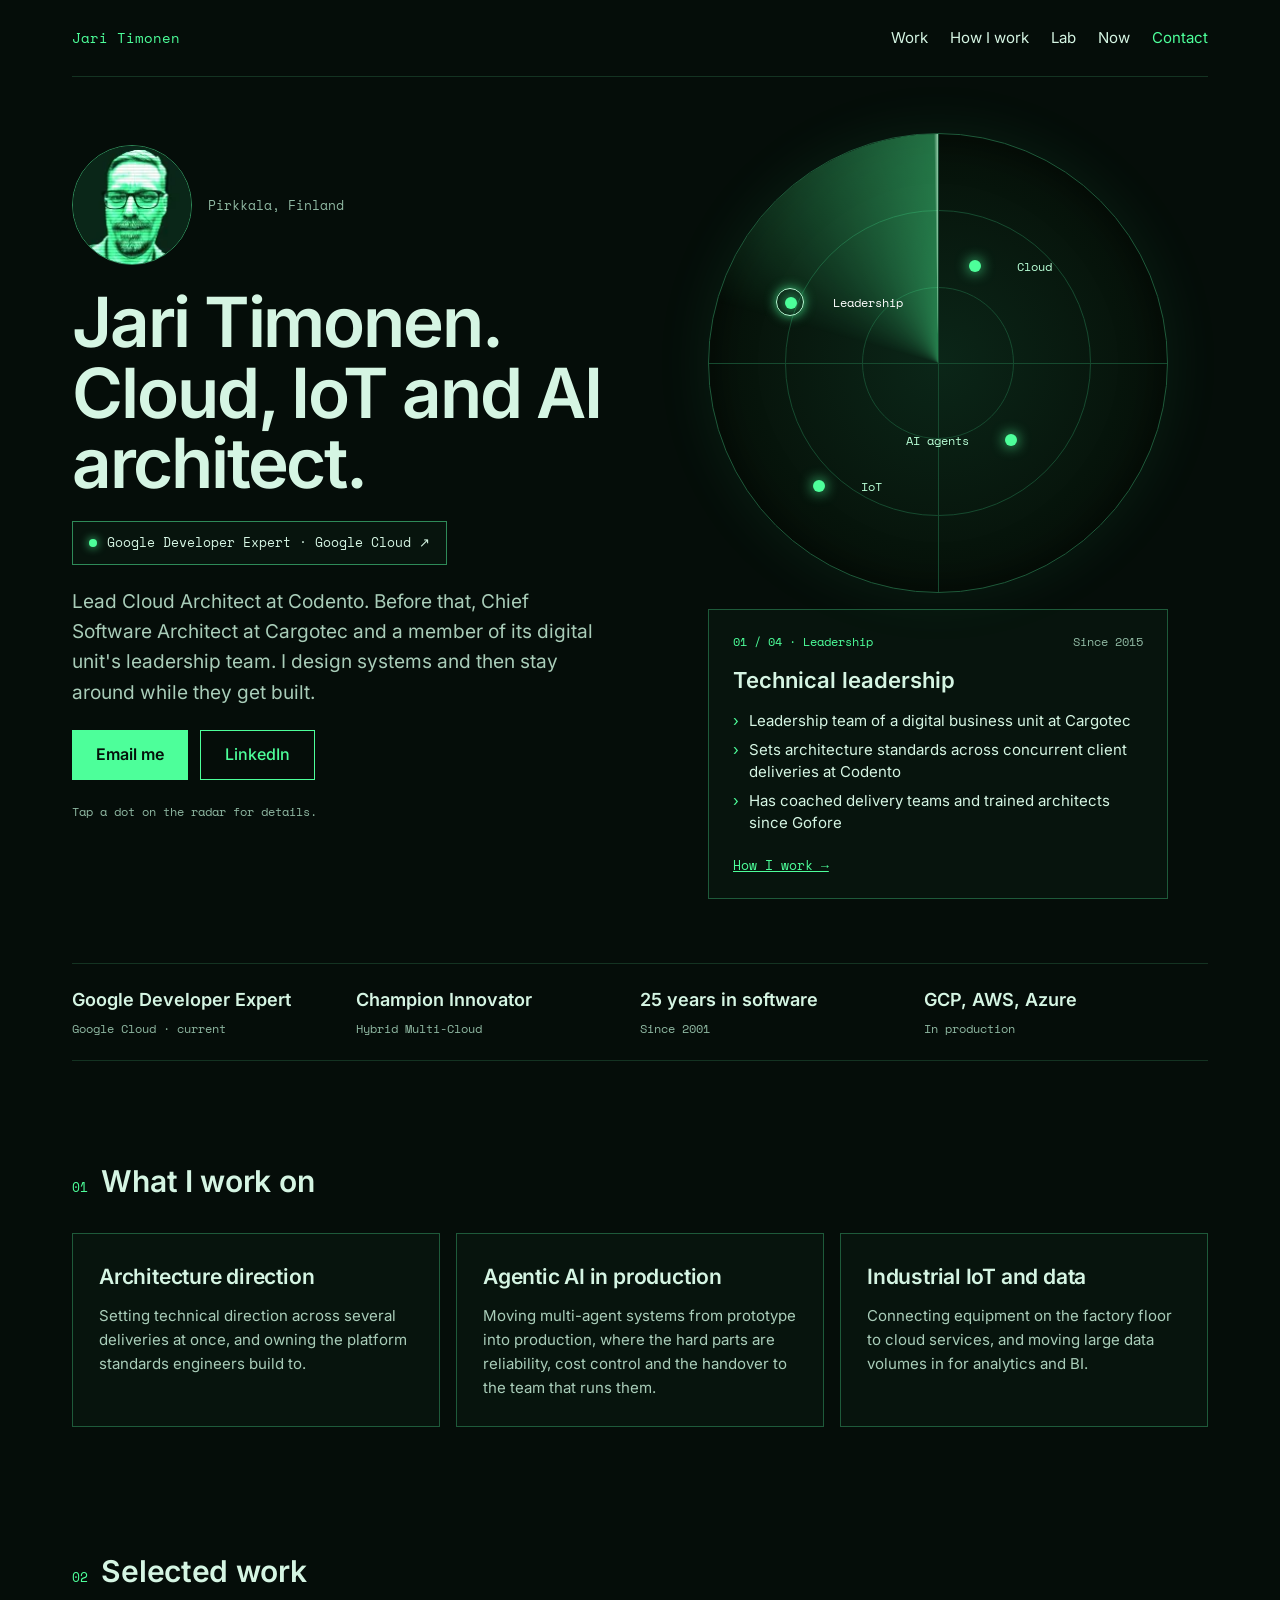
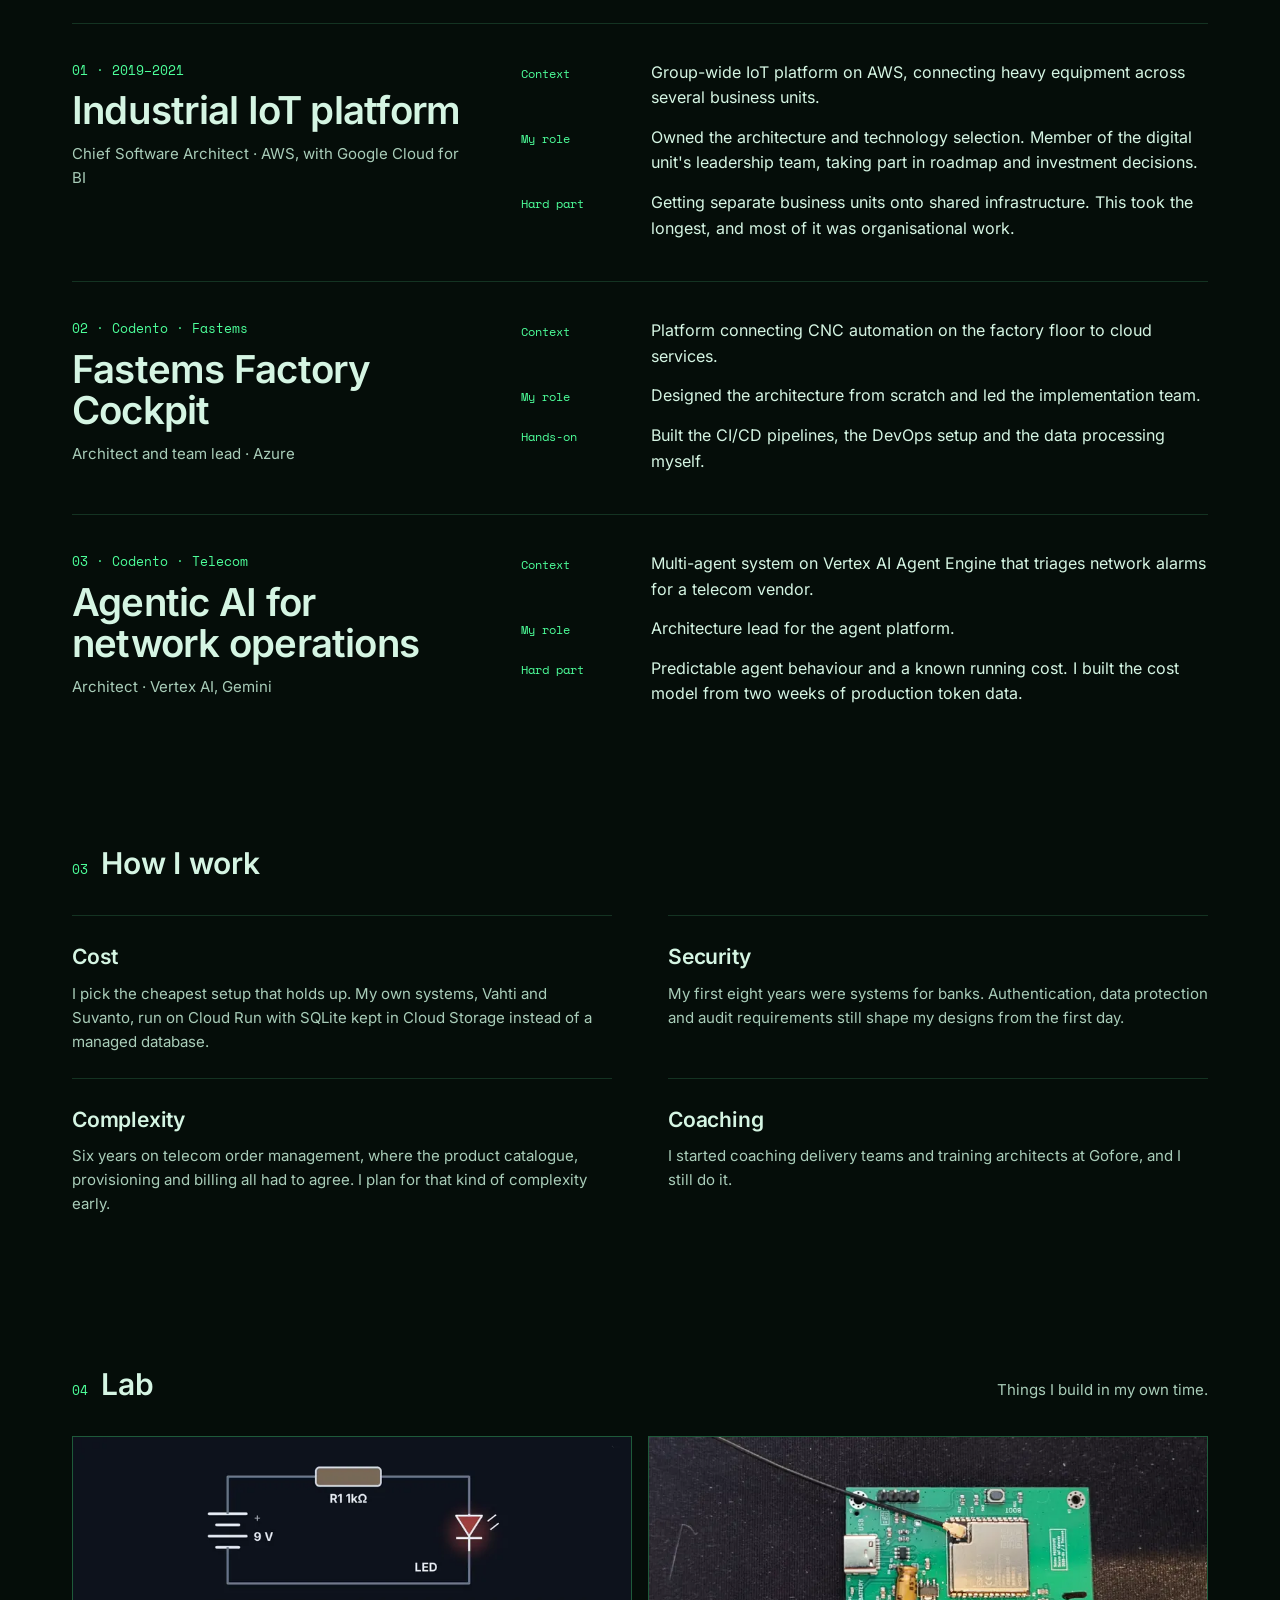
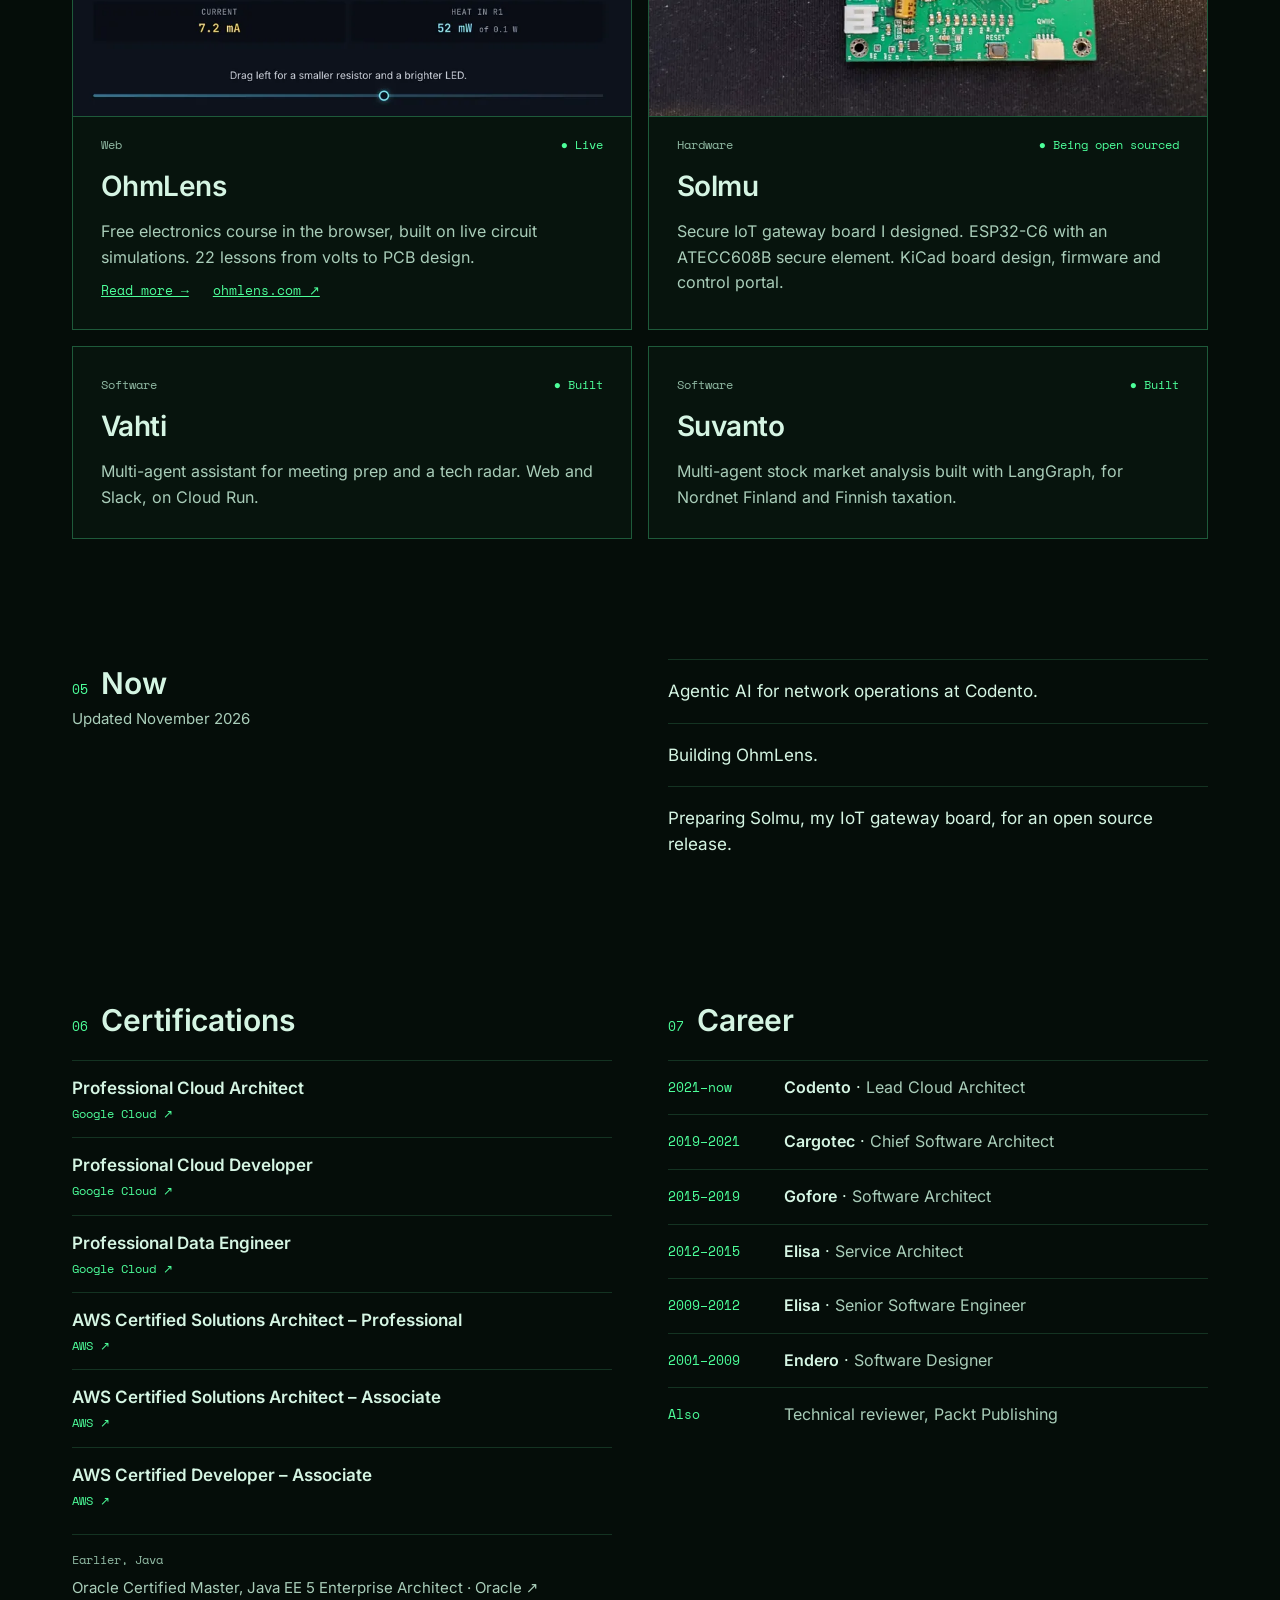
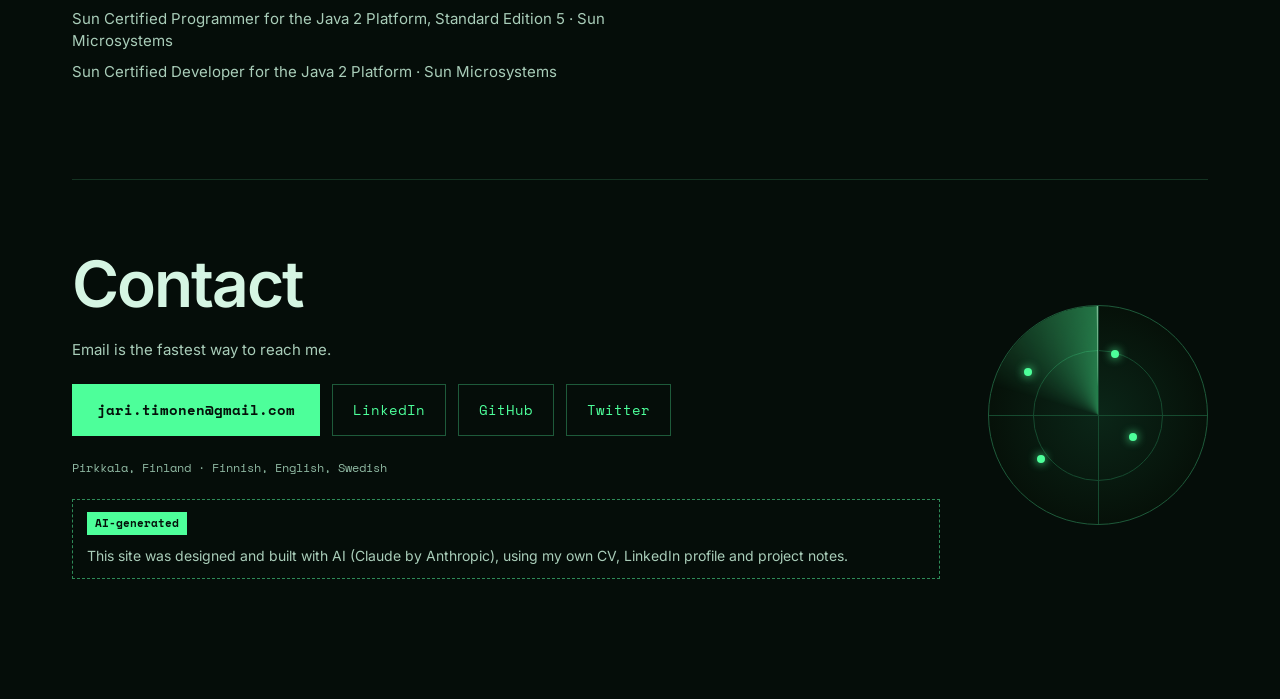
==== index.html @ 325ddace "Fill in Factory Cockpit role and OhmLens "Why I built it" - Factory Cockpit: designed from scratch, " ====
<!doctype html>
<html lang="en">
<head>
<meta charset="utf-8">
<meta name="viewport" content="width=device-width, initial-scale=1">
<title>Jari Timonen · Cloud, IoT and AI Architect</title>
<meta name="description" content="Lead Cloud Architect at Codento and Google Developer Expert for Google Cloud. Cloud architecture, industrial IoT and multi-agent AI. Pirkkala, Finland.">
<link rel="canonical" href="https://jaritimonen.com/">
<meta name="author" content="Jari Timonen">
<meta name="robots" content="index, follow, max-image-preview:large">
<meta name="generator" content="Claude by Anthropic (AI-generated site)">
<meta name="theme-color" content="#050D09">
<meta name="color-scheme" content="dark">

<link rel="preload" href="/assets/fonts/inter-latin-wght-normal.woff2" as="font" type="font/woff2" crossorigin>
<link rel="stylesheet" href="/assets/site.css">
<noscript><style>.readout[hidden]{display:flex;margin-top:12px}</style></noscript>

<link rel="icon" href="/favicon.svg" type="image/svg+xml">
<link rel="icon" href="/favicon-32.png" sizes="32x32" type="image/png">
<link rel="apple-touch-icon" href="/apple-touch-icon.png">
<link rel="manifest" href="/site.webmanifest">

<meta property="og:type" content="profile">
<meta property="og:site_name" content="Jari Timonen">
<meta property="og:locale" content="en_GB">
<meta property="og:url" content="https://jaritimonen.com/">
<meta property="og:title" content="Jari Timonen · Cloud, IoT and AI Architect">
<meta property="og:description" content="Lead Cloud Architect at Codento and Google Developer Expert for Google Cloud. Cloud architecture, industrial IoT and multi-agent AI.">
<meta property="og:image" content="https://jaritimonen.com/og-image.png">
<meta property="og:image:width" content="1200">
<meta property="og:image:height" content="630">
<meta property="og:image:alt" content="Jari Timonen, Cloud, IoT and AI architect, with a green radar display">
<meta property="profile:first_name" content="Jari">
<meta property="profile:last_name" content="Timonen">
<meta name="twitter:card" content="summary_large_image">
<meta name="twitter:creator" content="@jtimonen">
<meta name="twitter:title" content="Jari Timonen · Cloud, IoT and AI Architect">
<meta name="twitter:description" content="Lead Cloud Architect at Codento and Google Developer Expert for Google Cloud. Cloud architecture, industrial IoT and multi-agent AI.">
<meta name="twitter:image" content="https://jaritimonen.com/og-image.png">

<script type="application/ld+json">
{
  "@context": "https://schema.org",
  "@graph": [
    {
      "@type": "WebSite",
      "@id": "https://jaritimonen.com/#website",
      "url": "https://jaritimonen.com/",
      "name": "Jari Timonen",
      "inLanguage": "en",
      "publisher": { "@id": "https://jaritimonen.com/#person" }
    },
    {
      "@type": "ProfilePage",
      "@id": "https://jaritimonen.com/#profilepage",
      "url": "https://jaritimonen.com/",
      "name": "Jari Timonen · Cloud, IoT and AI Architect",
      "inLanguage": "en",
      "dateModified": "2026-11-24",
      "isPartOf": { "@id": "https://jaritimonen.com/#website" },
      "mainEntity": { "@id": "https://jaritimonen.com/#person" }
    },
    {
      "@type": "Person",
      "@id": "https://jaritimonen.com/#person",
      "name": "Jari Timonen",
      "givenName": "Jari",
      "familyName": "Timonen",
      "url": "https://jaritimonen.com/",
      "email": "mailto:jari.timonen@gmail.com",
      "jobTitle": "Lead Cloud Architect",
      "image": { "@type": "ImageObject", "url": "https://jaritimonen.com/jari-timonen.jpg", "width": 800, "height": 800 },
      "description": "Cloud, IoT and AI architect. Lead Cloud Architect at Codento, Google Developer Expert for Google Cloud, former Chief Software Architect at Cargotec.",
      "worksFor": { "@type": "Organization", "name": "Codento", "url": "https://codento.com/" },
      "address": { "@type": "PostalAddress", "addressLocality": "Pirkkala", "addressCountry": "FI" },
      "knowsLanguage": ["fi", "en", "sv"],
      "knowsAbout": ["Cloud architecture", "Google Cloud", "Amazon Web Services", "Microsoft Azure", "Industrial IoT", "Agentic AI", "Multi-agent systems", "Vertex AI", "LangGraph", "Software architecture", "Data engineering", "Technical leadership"],
      "award": ["Google Developer Expert, Google Cloud", "Google Cloud Champion Innovator, Hybrid Multi-Cloud"],
      "sameAs": ["https://www.linkedin.com/in/jaritimonen", "https://github.com/zenix", "https://twitter.com/jtimonen", "https://g.dev/jtimonen"],
      "hasCredential": [
        { "@type": "EducationalOccupationalCredential", "name": "Google Cloud Professional Cloud Architect", "credentialCategory": "certification", "recognizedBy": { "@type": "Organization", "name": "Google Cloud" }, "url": "https://www.credly.com/badges/48ced558-3942-405c-a8fb-daf3a043ef87/public_url" },
        { "@type": "EducationalOccupationalCredential", "name": "Google Cloud Professional Cloud Developer", "credentialCategory": "certification", "recognizedBy": { "@type": "Organization", "name": "Google Cloud" }, "url": "https://www.credly.com/badges/ee74650e-05d5-4f44-b733-c912e526d4e7/public_url" },
        { "@type": "EducationalOccupationalCredential", "name": "Google Cloud Professional Data Engineer", "credentialCategory": "certification", "recognizedBy": { "@type": "Organization", "name": "Google Cloud" }, "url": "https://www.credly.com/badges/792e28a4-e32e-4974-aac8-a16ad6cc39be/public_url" },
        { "@type": "EducationalOccupationalCredential", "name": "AWS Certified Solutions Architect – Professional", "credentialCategory": "certification", "recognizedBy": { "@type": "Organization", "name": "Amazon Web Services" }, "url": "https://www.credly.com/badges/b5d2b058-1f2f-4f74-bbda-c990407fd5b9" },
        { "@type": "EducationalOccupationalCredential", "name": "AWS Certified Solutions Architect – Associate", "credentialCategory": "certification", "recognizedBy": { "@type": "Organization", "name": "Amazon Web Services" }, "url": "https://www.credly.com/badges/5919b0c7-0ff3-4419-a3c0-486097d97653" },
        { "@type": "EducationalOccupationalCredential", "name": "AWS Certified Developer – Associate", "credentialCategory": "certification", "recognizedBy": { "@type": "Organization", "name": "Amazon Web Services" }, "url": "https://www.credly.com/badges/4fe80e5d-3606-4a00-8189-ac776be7e81c" },
        { "@type": "EducationalOccupationalCredential", "name": "Oracle Certified Master, Java EE 5 Enterprise Architect", "credentialCategory": "certification", "recognizedBy": { "@type": "Organization", "name": "Oracle" }, "url": "https://www.youracclaim.com/badges/35e15e9e-8acf-4811-9b0e-b931a40b5cfb/public_url" },
        { "@type": "EducationalOccupationalCredential", "name": "Sun Certified Programmer for the Java 2 Platform, Standard Edition 5", "credentialCategory": "certification", "recognizedBy": { "@type": "Organization", "name": "Sun Microsystems" } },
        { "@type": "EducationalOccupationalCredential", "name": "Sun Certified Developer for the Java 2 Platform", "credentialCategory": "certification", "recognizedBy": { "@type": "Organization", "name": "Sun Microsystems" } }
      ]
    }
  ]
}
</script>
<script src="/assets/radar.js" defer></script>
</head>
<body>
<a class="skip" href="#main">Skip to content</a>
<div class="wrap">

<header>
<nav class="nav" aria-label="Main">
<a class="brand" href="/">Jari Timonen</a>
<ul>
<li><a href="#work">Work</a></li>
<li><a href="#how">How I work</a></li>
<li><a href="#lab">Lab</a></li>
<li><a href="#now">Now</a></li>
<li><a class="contact" href="#contact">Contact</a></li>
</ul>
</nav>
</header>

<main id="main">

<section class="hero" aria-labelledby="name">
<div class="hero-text">
<div class="who">
<div class="avatar"><img src="/assets/img/jari-timonen-120.webp" srcset="/assets/img/jari-timonen-120.webp 1x, /assets/img/jari-timonen-240.webp 2x, /assets/img/jari-timonen-360.webp 3x" width="120" height="120" alt="Portrait of Jari Timonen" decoding="async"></div>
<span class="place">Pirkkala, Finland</span>
</div>
<h1 id="name">Jari Timonen. Cloud, IoT and AI architect.</h1>
<a class="badge" href="https://g.dev/jtimonen" rel="me noopener" target="_blank"><span class="dot" aria-hidden="true"></span><span>Google Developer Expert · Google&nbsp;Cloud&nbsp;<span aria-hidden="true">↗</span></span></a>
<p class="lead">Lead Cloud Architect at Codento. Before that, Chief Software Architect at Cargotec and a member of its digital unit's leadership team. I design systems and then stay around while they get built.</p>
<div class="ctas">
<a class="btn btn-primary" href="mailto:jari.timonen@gmail.com">Email me</a>
<a class="btn btn-ghost" href="https://www.linkedin.com/in/jaritimonen" rel="me">LinkedIn</a>
</div>
<p class="hint">Tap a dot on the radar for details.</p>
</div>

<div class="radar-col">
<div class="radar" role="tablist" aria-label="Areas of work">
<div class="scope" aria-hidden="true"><div class="r1"></div><div class="r2"></div><div class="vx"></div><div class="hz"></div><div class="sweep"></div></div>
<button class="blip" role="tab" id="t-lead" aria-controls="p-lead" aria-selected="true" style="left:18%;top:30%;--d:3.36s"><span class="pip" aria-hidden="true"></span><span class="lab">Leadership</span></button>
<button class="blip" role="tab" id="t-cloud" aria-controls="p-cloud" aria-selected="false" tabindex="-1" style="left:58%;top:22%;--d:0.18s"><span class="pip" aria-hidden="true"></span><span class="lab">Cloud</span></button>
<button class="blip flip" role="tab" id="t-ai" aria-controls="p-ai" aria-selected="false" tabindex="-1" style="left:66%;top:60%;--d:1.36s"><span class="pip" aria-hidden="true"></span><span class="lab">AI agents</span></button>
<button class="blip" role="tab" id="t-iot" aria-controls="p-iot" aria-selected="false" tabindex="-1" style="left:24%;top:70%;--d:2.58s"><span class="pip" aria-hidden="true"></span><span class="lab">IoT</span></button>
</div>
<div class="readouts">
<div class="readout" role="tabpanel" id="p-lead" aria-labelledby="t-lead">
<div class="top"><span>01 / 04 · Leadership</span><span>Since 2015</span></div>
<h2>Technical leadership</h2>
<ul>
<li>Leadership team of a digital business unit at Cargotec</li>
<li>Sets architecture standards across concurrent client deliveries at Codento</li>
<li>Has coached delivery teams and trained architects since Gofore</li>
</ul>
<a class="more" href="#how">How I work →</a>
</div>
<div class="readout" role="tabpanel" id="p-cloud" aria-labelledby="t-cloud" hidden>
<div class="top"><span>02 / 04 · Cloud</span><span>Last ten years</span></div>
<h2>Cloud architecture</h2>
<ul>
<li>Google Developer Expert, Google Cloud</li>
<li>Champion Innovator, Hybrid Multi-Cloud</li>
<li>Designs on GCP, Azure or AWS, depending on what the client already runs</li>
</ul>
<a class="more" href="#work">Selected work →</a>
</div>
<div class="readout" role="tabpanel" id="p-ai" aria-labelledby="t-ai" hidden>
<div class="top"><span>03 / 04 · AI agents</span><span>Current focus</span></div>
<h2>Agentic AI</h2>
<ul>
<li>Agentic AI for network operations at Codento</li>
<li>Cost modelled from production token data</li>
<li>Own builds: Vahti and Suvanto</li>
</ul>
<a class="more" href="#work">Selected work →</a>
</div>
<div class="readout" role="tabpanel" id="p-iot" aria-labelledby="t-iot" hidden>
<div class="top"><span>04 / 04 · IoT</span><span>Since 2019</span></div>
<h2>Industrial IoT</h2>
<ul>
<li>Chief Software Architect for an industrial IoT platform</li>
<li>Designed Fastems Factory Cockpit and led its build</li>
<li>Own hardware: Solmu, a secure IoT gateway board</li>
</ul>
<a class="more" href="#work">Selected work →</a>
</div>
</div>
</div>
</section>

<ul class="proof" aria-label="Credentials">
<li><b>Google Developer Expert</b><span>Google Cloud · current</span></li>
<li><b>Champion Innovator</b><span>Hybrid Multi-Cloud</span></li>
<li><b>25 years in software</b><span>Since 2001</span></li>
<li><b>GCP, AWS, Azure</b><span>In production</span></li>
</ul>

<section class="section first" aria-labelledby="h-focus">
<h2 class="h2" id="h-focus"><span class="n">01</span>What I work on</h2>
<div class="grid g300">
<div class="card"><h3>Architecture direction</h3><p>Setting technical direction across several deliveries at once, and owning the platform standards engineers build to.</p></div>
<div class="card"><h3>Agentic AI in production</h3><p>Moving multi-agent systems from prototype into production, where the hard parts are reliability, cost control and the handover to the team that runs them.</p></div>
<div class="card"><h3>Industrial IoT and data</h3><p>Connecting equipment on the factory floor to cloud services, and moving large data volumes in for analytics and BI.</p></div>
</div>
</section>

<section class="section" id="work" aria-labelledby="h-work">
<h2 class="h2" id="h-work"><span class="n">02</span>Selected work</h2>

<article class="case">
<div class="side">
<span class="code">01 · 2019–2021</span>
<h3>Industrial IoT platform</h3>
<span class="meta">Chief Software Architect · AWS, with Google Cloud for BI</span>
</div>
<dl>
<dt>Context</dt><dd>Group-wide IoT platform on AWS, connecting heavy equipment across several business units.</dd>
<dt>My role</dt><dd>Owned the architecture and technology selection. Member of the digital unit's leadership team, taking part in roadmap and investment decisions.</dd>
<dt>Hard part</dt><dd>Getting separate business units onto shared infrastructure. This took the longest, and most of it was organisational work.</dd>
</dl>
</article>

<article class="case">
<div class="side">
<span class="code">02 · Codento · Fastems</span>
<h3>Fastems Factory Cockpit</h3>
<span class="meta">Architect and team lead · Azure</span>
</div>
<dl>
<dt>Context</dt><dd>Platform connecting CNC automation on the factory floor to cloud services.</dd>
<dt>My role</dt><dd>Designed the architecture from scratch and led the implementation team.</dd>
<dt>Hands-on</dt><dd>Built the CI/CD pipelines, the DevOps setup and the data processing myself.</dd>
</dl>
</article>

<article class="case">
<div class="side">
<span class="code">03 · Codento · Telecom</span>
<h3>Agentic AI for network operations</h3>
<span class="meta">Architect · Vertex AI, Gemini</span>
</div>
<dl>
<dt>Context</dt><dd>Multi-agent system on Vertex AI Agent Engine that triages network alarms for a telecom vendor.</dd>
<dt>My role</dt><dd>Architecture lead for the agent platform.</dd>
<dt>Hard part</dt><dd>Predictable agent behaviour and a known running cost. I built the cost model from two weeks of production token data.</dd>
</dl>
</article>
</section>

<section class="section" id="how" aria-labelledby="h-how">
<h2 class="h2" id="h-how"><span class="n">03</span>How I work</h2>
<ul class="how">
<li><h3>Cost</h3><p>I pick the cheapest setup that holds up. My own systems, Vahti and Suvanto, run on Cloud Run with SQLite kept in Cloud Storage instead of a managed database.</p></li>
<li><h3>Security</h3><p>My first eight years were systems for banks. Authentication, data protection and audit requirements still shape my designs from the first day.</p></li>
<li><h3>Complexity</h3><p>Six years on telecom order management, where the product catalogue, provisioning and billing all had to agree. I plan for that kind of complexity early.</p></li>
<li><h3>Coaching</h3><p>I started coaching delivery teams and training architects at Gofore, and I still do it.</p></li>
</ul>
</section>

<section class="section" id="lab" aria-labelledby="h-lab">
<div class="head-row">
<h2 class="h2" id="h-lab"><span class="n">04</span>Lab</h2>
<p class="sub">Things I build in my own time.</p>
</div>
<div class="grid g380">
<article class="card lab">
<img class="shot" src="/lab/ohmlens/ohmlens-circuit-800.webp" srcset="/lab/ohmlens/ohmlens-circuit-800.webp 800w, /lab/ohmlens/ohmlens-circuit-1200.webp 1200w" sizes="(min-width: 840px) 560px, calc(100vw - 40px)" width="800" height="400" alt="OhmLens lesson: a 9 V battery, 1 kΩ resistor and LED circuit showing 7.2 mA of current and 52 mW of heat in the resistor, with a slider to change the resistance" loading="lazy" decoding="async">
<div class="tags"><span>Web</span><span>● Live</span></div>
<h3>OhmLens</h3>
<p>Free electronics course in the browser, built on live circuit simulations. 22 lessons from volts to PCB design.</p>
<div class="links"><a href="/lab/ohmlens/">Read more →</a><a href="https://ohmlens.com/">ohmlens.com ↗</a></div>
</article>
<article class="card lab">
<img class="shot" src="/assets/img/solmu-pcb-800.webp" srcset="/assets/img/solmu-pcb-800.webp 800w, /assets/img/solmu-pcb-1200.webp 1200w" sizes="(min-width: 840px) 560px, calc(100vw - 40px)" width="800" height="400" alt="Solmu prototype board: a green PCB with an ESP32-C6 module, a flexible 2.4/5 GHz antenna on a cable, USB-C, a battery connector, a Qwiic port and reset and boot buttons" loading="lazy" decoding="async">
<div class="tags"><span>Hardware</span><span>● Being open sourced</span></div>
<h3>Solmu</h3>
<p>Secure IoT gateway board I designed. ESP32-C6 with an ATECC608B secure element. KiCad board design, firmware and control portal.</p>
</article>
<article class="card lab">
<div class="tags"><span>Software</span><span>● Built</span></div>
<h3>Vahti</h3>
<p>Multi-agent assistant for meeting prep and a tech radar. Web and Slack, on Cloud Run.</p>
</article>
<article class="card lab">
<div class="tags"><span>Software</span><span>● Built</span></div>
<h3>Suvanto</h3>
<p>Multi-agent stock market analysis built with LangGraph, for Nordnet Finland and Finnish taxation.</p>
</article>
</div>
</section>


<section class="section" id="now" aria-labelledby="h-now">
<div class="now">
<div>
<h2 class="h2" id="h-now"><span class="n">05</span>Now</h2>
<p class="sub">Updated <time datetime="2026-11">November 2026</time></p>
</div>
<ul>
<li>Agentic AI for network operations at Codento.</li>
<li>Building OhmLens.</li>
<li>Preparing Solmu, my IoT gateway board, for an open source release.</li>
</ul>
</div>
</section>

<section class="section two" aria-label="Certifications and career">
<div class="list" id="certs">
<h2 class="h2"><span class="n">06</span>Certifications</h2>
<a class="cert" href="https://www.credly.com/badges/48ced558-3942-405c-a8fb-daf3a043ef87/public_url"><b>Professional Cloud Architect</b><span>Google Cloud ↗</span></a>
<a class="cert" href="https://www.credly.com/badges/ee74650e-05d5-4f44-b733-c912e526d4e7/public_url"><b>Professional Cloud Developer</b><span>Google Cloud ↗</span></a>
<a class="cert" href="https://www.credly.com/badges/792e28a4-e32e-4974-aac8-a16ad6cc39be/public_url"><b>Professional Data Engineer</b><span>Google Cloud ↗</span></a>
<a class="cert" href="https://www.credly.com/badges/b5d2b058-1f2f-4f74-bbda-c990407fd5b9"><b>AWS Certified Solutions Architect – Professional</b><span>AWS ↗</span></a>
<a class="cert" href="https://www.credly.com/badges/5919b0c7-0ff3-4419-a3c0-486097d97653"><b>AWS Certified Solutions Architect – Associate</b><span>AWS ↗</span></a>
<a class="cert" href="https://www.credly.com/badges/4fe80e5d-3606-4a00-8189-ac776be7e81c"><b>AWS Certified Developer – Associate</b><span>AWS ↗</span></a>
<div class="earlier">
<span class="label">Earlier, Java</span>
<a href="https://www.youracclaim.com/badges/35e15e9e-8acf-4811-9b0e-b931a40b5cfb/public_url">Oracle Certified Master, Java EE 5 Enterprise Architect · Oracle ↗</a>
<span>Sun Certified Programmer for the Java 2 Platform, Standard Edition 5 · Sun Microsystems</span>
<span>Sun Certified Developer for the Java 2 Platform · Sun Microsystems</span>
</div>
</div>
<div class="list">
<h2 class="h2"><span class="n">07</span>Career</h2>
<div class="job"><span class="y">2021–now</span><span class="r"><b>Codento</b> · <span>Lead Cloud Architect</span></span></div>
<div class="job"><span class="y">2019–2021</span><span class="r"><b>Cargotec</b> · <span>Chief Software Architect</span></span></div>
<div class="job"><span class="y">2015–2019</span><span class="r"><b>Gofore</b> · <span>Software Architect</span></span></div>
<div class="job"><span class="y">2012–2015</span><span class="r"><b>Elisa</b> · <span>Service Architect</span></span></div>
<div class="job"><span class="y">2009–2012</span><span class="r"><b>Elisa</b> · <span>Senior Software Engineer</span></span></div>
<div class="job"><span class="y">2001–2009</span><span class="r"><b>Endero</b> · <span>Software Designer</span></span></div>
<div class="job"><span class="y">Also</span><span class="r"><span>Technical reviewer, Packt Publishing</span></span></div>
<!-- TODO: <a class="cert" href="/jari-timonen-cv.pdf"><b>Full CV (PDF)</b><span>Download ↓</span></a> -->
</div>
</section>

</main>

<footer class="foot" id="contact">
<div class="body">
<h2>Contact</h2>
<p class="sub">Email is the fastest way to reach me.</p>
<div class="links">
<a class="primary" href="mailto:jari.timonen@gmail.com">jari.timonen@gmail.com</a>
<a href="https://www.linkedin.com/in/jaritimonen" rel="me">LinkedIn</a>
<a href="https://github.com/zenix" rel="me">GitHub</a>
<a href="https://twitter.com/jtimonen" rel="me">Twitter</a>
</div>
<p class="meta">Pirkkala, Finland · Finnish, English, Swedish</p>
<p class="ai"><b>AI-generated</b>This site was designed and built with AI (Claude by Anthropic), using my own CV, LinkedIn profile and project notes.</p>
</div>
<div class="mini" aria-hidden="true">
<div class="r1"></div><div class="vx"></div><div class="hz"></div><div class="sweep"></div>
<i style="left:18%;top:30%;animation-delay:3.36s"></i><i style="left:58%;top:22%;animation-delay:.18s"></i><i style="left:66%;top:60%;animation-delay:1.36s"></i><i style="left:24%;top:70%;animation-delay:2.58s"></i>
</div>
</footer>

</div>
</body>
</html>
---- assets/site.css ----
/* jaritimonen.com · Radar theme */
@font-face{font-family:"Inter";font-style:normal;font-weight:100 900;font-display:swap;src:url(/assets/fonts/inter-latin-wght-normal.woff2) format("woff2")}
@font-face{font-family:"Space Mono";font-style:normal;font-weight:400;font-display:swap;src:url(/assets/fonts/space-mono-latin-400-normal.woff2) format("woff2")}
@font-face{font-family:"Space Mono";font-style:normal;font-weight:700;font-display:swap;src:url(/assets/fonts/space-mono-latin-700-normal.woff2) format("woff2")}

:root{
  --bg:#050D09;--panel:#07140D;--deep:#0B2618;--ink:#D5F5E3;--muted:#A9CDB9;--dim:#8FB8A2;
  --accent:#4DFF9A;--accent-ink:#04110A;--line:#143322;--line2:#1E5A3A;--ring:#164A2F;--hover:#2E8A58;
  --mono:"Space Mono",ui-monospace,SFMono-Regular,Menlo,Consolas,monospace;
  --sans:"Inter",system-ui,-apple-system,"Segoe UI",Roboto,sans-serif;
}
*,*::before,*::after{box-sizing:border-box}
html{-webkit-text-size-adjust:100%;scroll-behavior:smooth}
body{margin:0;background:var(--bg);color:var(--ink);font-family:var(--sans);font-size:16px;line-height:1.6;overflow-x:hidden;text-rendering:optimizeLegibility}
a{color:var(--accent)}a:hover{color:#B8FFD6}
a:focus-visible,button:focus-visible{outline:2px solid var(--accent);outline-offset:3px}
h1,h2,h3,p,ul,dl,figure{margin:0}
ul{padding:0;list-style:none}
.wrap{max-width:1200px;margin:0 auto;padding:0 clamp(20px,4vw,32px)}
.mono{font-family:var(--mono)}
.skip{position:absolute;left:-9999px;top:0;background:var(--accent);color:var(--accent-ink);padding:10px 16px;z-index:10}
.skip:focus{left:12px;top:12px}
.visually-hidden{position:absolute!important;width:1px;height:1px;overflow:hidden;clip:rect(0 0 0 0);white-space:nowrap}

/* nav */
.nav{display:flex;flex-wrap:wrap;justify-content:space-between;align-items:center;gap:12px 24px;padding:26px 0;border-bottom:1px solid var(--line)}
.nav .brand{font-family:var(--mono);font-size:14px;color:var(--accent);text-decoration:none}
.nav ul{display:flex;flex-wrap:wrap;gap:8px 22px;font-size:15px}
.nav ul a{color:var(--ink);text-decoration:none}
.nav ul a:hover{color:var(--accent)}
.nav ul a.contact{color:var(--accent)}

/* hero */
.hero{display:grid;grid-template-columns:repeat(auto-fit,minmax(min(380px,100%),1fr));gap:56px;align-items:start;padding:56px 0 64px}
.hero-text{display:flex;flex-direction:column;gap:22px;padding-top:12px}
.who{display:flex;align-items:center;gap:16px}
.avatar{flex:0 0 auto;width:120px;height:120px;border-radius:50%;border:1px solid var(--hover);background:var(--deep);display:flex;align-items:center;justify-content:center;font-family:var(--mono);font-size:22px;color:var(--accent);overflow:hidden}
.avatar img{width:100%;height:100%;object-fit:cover}
.place{font-family:var(--mono);font-size:13px;color:var(--dim)}
h1{font-size:clamp(40px,5.4vw,72px);line-height:1.02;letter-spacing:-.03em;font-weight:600}
.badge{align-self:flex-start;display:inline-flex;align-items:center;gap:10px;min-height:44px;padding:0 16px;border:1px solid var(--hover);background:var(--panel);font-family:var(--mono);font-size:13px;color:var(--ink);text-decoration:none}
a.badge{padding-block:8px;line-height:1.5}
a.badge:hover{border-color:var(--accent);color:var(--accent)}
.dot{width:8px;height:8px;border-radius:50%;background:var(--accent);box-shadow:0 0 10px var(--accent);flex:0 0 auto}
.lead{font-size:19px;line-height:1.6;color:var(--muted);max-width:560px}
.ctas{display:flex;flex-wrap:wrap;gap:12px}
.btn{display:inline-flex;align-items:center;min-height:50px;padding:0 24px;font-size:16px;font-weight:600;text-decoration:none}
.btn-primary{background:var(--accent);color:var(--accent-ink)}.btn-primary:hover{color:var(--accent-ink);background:#8CFFBF}
.btn-ghost{border:1px solid var(--accent);color:var(--accent);font-weight:500}
.hint{font-family:var(--mono);font-size:12px;color:var(--dim)}

/* radar */
.radar-col{display:flex;flex-direction:column;gap:16px;align-items:center}
.radar{position:relative;width:100%;max-width:460px;aspect-ratio:1;border-radius:50%;background:radial-gradient(circle,var(--deep) 0%,#061109 70%);border:1px solid var(--line2);box-shadow:0 0 60px rgba(77,255,154,.08),inset 0 0 40px rgba(0,0,0,.6)}
.radar .scope{position:absolute;inset:0;border-radius:50%;overflow:hidden}
.radar .r1,.radar .r2{position:absolute;border:1px solid var(--ring);border-radius:50%}
.radar .r1{inset:16.66%}.radar .r2{inset:33.33%}
.radar .vx{position:absolute;left:50%;top:0;bottom:0;width:1px;background:var(--ring)}
.radar .hz{position:absolute;top:50%;left:0;right:0;height:1px;background:var(--ring)}
.sweep{position:absolute;inset:0;border-radius:50%;background:conic-gradient(from 0deg,rgba(77,255,154,0) 0deg,rgba(77,255,154,0) 285deg,rgba(77,255,154,.42) 359deg,rgba(190,255,215,.8) 360deg);animation:sweep 4s linear infinite;will-change:transform}
@keyframes sweep{to{transform:rotate(360deg)}}
@keyframes blip{0%{opacity:1;transform:scale(1.35)}25%{opacity:.7;transform:scale(1)}100%{opacity:.35;transform:scale(1)}}
.blip{position:absolute;transform:translate(-16px,-16px);display:flex;white-space:nowrap;align-items:center;gap:8px;padding:10px;min-height:44px;background:transparent;border:0;color:#B8FFD6;font:inherit;cursor:pointer}
.blip.flip{flex-direction:row-reverse;transform:translate(calc(-100% + 16px),-16px)}
.blip .pip{position:relative;width:12px;height:12px;flex:0 0 auto}
.blip .pip::before{content:"";position:absolute;inset:0;border-radius:50%;background:var(--accent);box-shadow:0 0 14px var(--accent);animation:blip 4s linear infinite;animation-delay:var(--d,0s)}
.blip .pip::after{content:"";position:absolute;left:-9px;top:-9px;width:28px;height:28px;border:1px solid #B8FFD6;border-radius:50%;box-shadow:0 0 12px rgba(77,255,154,.7);opacity:0;transition:opacity .2s}
.blip[aria-selected="true"] .pip::after{opacity:1}
.blip .lab{font-family:var(--mono);font-size:12px}
.blip[aria-selected="true"] .lab,.blip:hover .lab{color:#fff}
.readouts{width:100%;max-width:460px}
.readout{min-height:290px;border:1px solid var(--line2);background:var(--panel);padding:22px 24px;display:flex;flex-direction:column;gap:12px}
.readout[hidden]{display:none}
.readout .top{display:flex;flex-wrap:wrap;justify-content:space-between;gap:8px;font-family:var(--mono);font-size:12px;color:var(--accent)}
.readout .top span+span{color:var(--dim)}
.readout h2{font-size:22px;font-weight:600}
.readout ul{display:flex;flex-direction:column;gap:6px}
.readout li{display:flex;gap:10px;font-size:15px;line-height:1.5}
.readout li::before{content:"›";color:var(--accent)}
.readout .more{margin-top:auto;font-family:var(--mono);font-size:13px}

/* credentials strip */
.proof{display:grid;grid-template-columns:repeat(auto-fit,minmax(min(210px,100%),1fr));border-top:1px solid var(--line);border-bottom:1px solid var(--line)}
.proof li{padding:22px 20px 22px 0;display:flex;flex-direction:column;gap:4px}
.proof b{font-size:18px;font-weight:600}
.proof span{font-family:var(--mono);font-size:12px;color:var(--dim)}

/* sections */
.section{padding:80px 0 40px;display:flex;flex-direction:column;gap:28px}
.section.first{padding-top:96px}
.h2{display:flex;align-items:baseline;gap:14px;font-size:30px;font-weight:600;letter-spacing:-.01em}
.h2 .n{font-family:var(--mono);font-size:13px;font-weight:400;color:var(--accent)}
.head-row{display:flex;flex-wrap:wrap;justify-content:space-between;align-items:baseline;gap:12px}
.sub{font-size:15px;color:var(--muted)}
.grid{display:grid;gap:16px}
.g300{grid-template-columns:repeat(auto-fit,minmax(min(300px,100%),1fr))}
.g360{grid-template-columns:repeat(auto-fit,minmax(min(360px,100%),1fr))}
.g380{grid-template-columns:repeat(auto-fit,minmax(min(380px,100%),1fr))}
.card{border:1px solid var(--line2);background:var(--panel);padding:26px;display:flex;flex-direction:column;gap:10px;transition:border-color .2s}
.card:hover{border-color:var(--hover)}
.card h3{font-size:21px;font-weight:600;letter-spacing:-.01em}
.card p{font-size:15px;line-height:1.6;color:var(--muted)}

/* case studies */
.case{border-top:1px solid var(--line);padding:36px 0 12px;display:flex;flex-wrap:wrap;gap:24px 56px}
.case .side{flex:1 1 280px;min-width:0;display:flex;flex-direction:column;gap:10px}
.case .code{font-family:var(--mono);font-size:13px;color:var(--accent)}
.case h3{font-size:clamp(28px,3vw,40px);font-weight:600;letter-spacing:-.02em;line-height:1.08}
.case .meta{font-size:15px;color:var(--muted)}
.case dl{flex:2 1 460px;min-width:0;display:grid;grid-template-columns:minmax(84px,110px) minmax(0,1fr);gap:14px 20px;line-height:1.6}
.case dt{font-family:var(--mono);font-size:12px;color:var(--accent);padding-top:4px}
.case dd{margin:0}

/* how */
.how{display:grid;grid-template-columns:repeat(auto-fit,minmax(min(360px,100%),1fr));gap:0 56px}
.how li{border-top:1px solid var(--line);padding:24px 0;display:flex;flex-direction:column;gap:8px}
.how h3{font-size:21px;font-weight:600;letter-spacing:-.01em}
.how p{font-size:15px;line-height:1.6;color:var(--muted)}

/* lab */
.lab{padding:28px}
.lab .tags{display:flex;flex-wrap:wrap;justify-content:space-between;gap:8px;font-family:var(--mono);font-size:12px;color:var(--dim)}
.lab .tags span+span{color:var(--accent)}
.lab h3{font-size:28px;letter-spacing:-.02em}
.lab p{font-size:16px}
.lab .shot{display:block;width:calc(100% + 56px);max-width:none;height:auto;margin:-28px -28px 8px;border-bottom:1px solid var(--line2);background:#0D111B}
.lab .links{display:flex;flex-wrap:wrap;gap:24px;font-family:var(--mono);font-size:13px}

/* now */
.now{display:grid;grid-template-columns:repeat(auto-fit,minmax(min(300px,100%),1fr));gap:24px 56px;align-items:start}
.now li{border-top:1px solid var(--line);padding:18px 0;font-size:17px;line-height:1.55}

/* certs + career */
.two{display:grid;grid-template-columns:repeat(auto-fit,minmax(min(360px,100%),1fr));gap:56px}
.list{display:flex;flex-direction:column}
.list .h2{margin-bottom:16px}
.cert{display:flex;flex-direction:column;gap:2px;padding:14px 0;border-top:1px solid var(--line);text-decoration:none;color:var(--ink)}
.cert b{font-size:17px;font-weight:600}
.cert span{font-family:var(--mono);font-size:12px;color:var(--accent)}
a.cert:hover b{color:#fff}
.earlier{margin-top:10px;padding-top:16px;border-top:1px solid var(--line);display:flex;flex-direction:column;gap:8px;font-size:15px;line-height:1.5;color:var(--muted)}
.earlier .label{font-family:var(--mono);font-size:12px;color:var(--dim)}
.earlier a{color:var(--muted);text-decoration:none}.earlier a:hover{color:var(--accent)}
.job{display:flex;flex-wrap:wrap;gap:4px 20px;padding:14px 0;border-top:1px solid var(--line)}
.job .y{font-family:var(--mono);font-size:13px;color:var(--accent);min-width:96px;padding-top:2px}
.job .r{flex:1 1 200px}
.job .r b{font-weight:600}.job .r span{color:var(--muted)}

/* footer */
.foot{margin-top:56px;padding:72px 0 120px;border-top:1px solid var(--line);display:flex;flex-wrap:wrap;align-items:center;justify-content:space-between;gap:48px}
.foot .body{flex:1 1 420px;min-width:0;display:flex;flex-direction:column;gap:22px}
.foot h2{font-size:clamp(36px,5vw,64px);font-weight:600;letter-spacing:-.03em;line-height:1}
.foot .links{display:flex;flex-wrap:wrap;gap:12px}
.foot .links a{display:inline-flex;align-items:center;min-height:52px;padding:0 20px;border:1px solid var(--line2);font-family:var(--mono);font-size:14px;text-decoration:none}
.foot .links a.primary{background:var(--accent);color:var(--accent-ink);border-color:var(--accent);font-weight:700;padding:0 24px}
.foot .meta{font-family:var(--mono);font-size:12px;color:var(--dim)}
.ai{display:flex;flex-wrap:wrap;align-items:center;gap:10px;padding:12px 14px;border:1px dashed var(--hover);font-size:14px;line-height:1.5;color:var(--muted)}
.ai b{font-family:var(--mono);font-size:11px;padding:3px 8px;background:var(--accent);color:var(--accent-ink)}
.mini{position:relative;flex:0 0 auto;width:220px;height:220px;border-radius:50%;overflow:hidden;background:radial-gradient(circle,var(--deep) 0%,#061109 70%);border:1px solid var(--line2)}
.mini .r1{position:absolute;inset:20%;border:1px solid var(--ring);border-radius:50%}
.mini .vx{position:absolute;left:50%;top:0;bottom:0;width:1px;background:var(--ring)}
.mini .hz{position:absolute;top:50%;left:0;right:0;height:1px;background:var(--ring)}
.mini i{position:absolute;width:8px;height:8px;margin:-4px 0 0 -4px;border-radius:50%;background:var(--accent);box-shadow:0 0 10px var(--accent);animation:blip 4s linear infinite}

/* project page */
.crumbs{font-family:var(--mono);font-size:13px;color:var(--dim)}
.crumbs a{text-decoration:underline;text-underline-offset:3px}
.p-hero{padding:72px 0 48px;display:grid;grid-template-columns:repeat(auto-fit,minmax(min(340px,100%),1fr));gap:48px;align-items:end}
.p-hero .status{font-family:var(--mono);font-size:13px;color:var(--accent)}
.p-hero h1{font-size:clamp(48px,6.4vw,92px);letter-spacing:-.04em;line-height:.95}
.p-hero p{font-size:20px;line-height:1.55;color:var(--muted)}
.why{max-width:720px;margin:0 0 56px}
.why h2{font-size:26px;font-weight:600;margin-bottom:12px}
.why p{font-size:19px;line-height:1.6;color:var(--muted)}
.p-body{display:flex;flex-wrap:wrap;gap:56px;padding:24px 0 0}
.p-body .main{flex:2 1 480px;min-width:0;display:flex;flex-direction:column;gap:6px}
.p-body .main h2{font-size:26px;font-weight:600;margin-bottom:10px}
.mod{display:flex;flex-wrap:wrap;gap:6px 28px;padding:16px 0;border-top:1px solid var(--line)}
.mod .n{font-family:var(--mono);font-size:13px;color:var(--accent);min-width:90px}
.mod b{font-size:18px;font-weight:600;flex:1 1 240px}
.mod span:last-child{font-size:15px;color:var(--muted);flex:1 1 240px}
.p-shot{margin:0 0 48px}
.p-shot img{display:block;width:100%;height:auto;border:1px solid var(--line2);background:#0D111B}
.p-shot figcaption{margin-top:12px;font-size:14px;color:var(--dim)}
.facts{flex:1 1 260px;align-self:flex-start;border:1px solid var(--line2)}
.facts div{display:flex;flex-direction:column;gap:4px;padding:18px 20px;border-bottom:1px solid var(--line)}
.facts div:last-child{border-bottom:0}
.facts dt{font-family:var(--mono);font-size:12px;color:var(--accent)}
.facts dd{margin:0;font-size:15px}

@media (prefers-reduced-motion:reduce){
  html{scroll-behavior:auto}
  .sweep,.blip .pip::before,.mini i{animation:none}
}
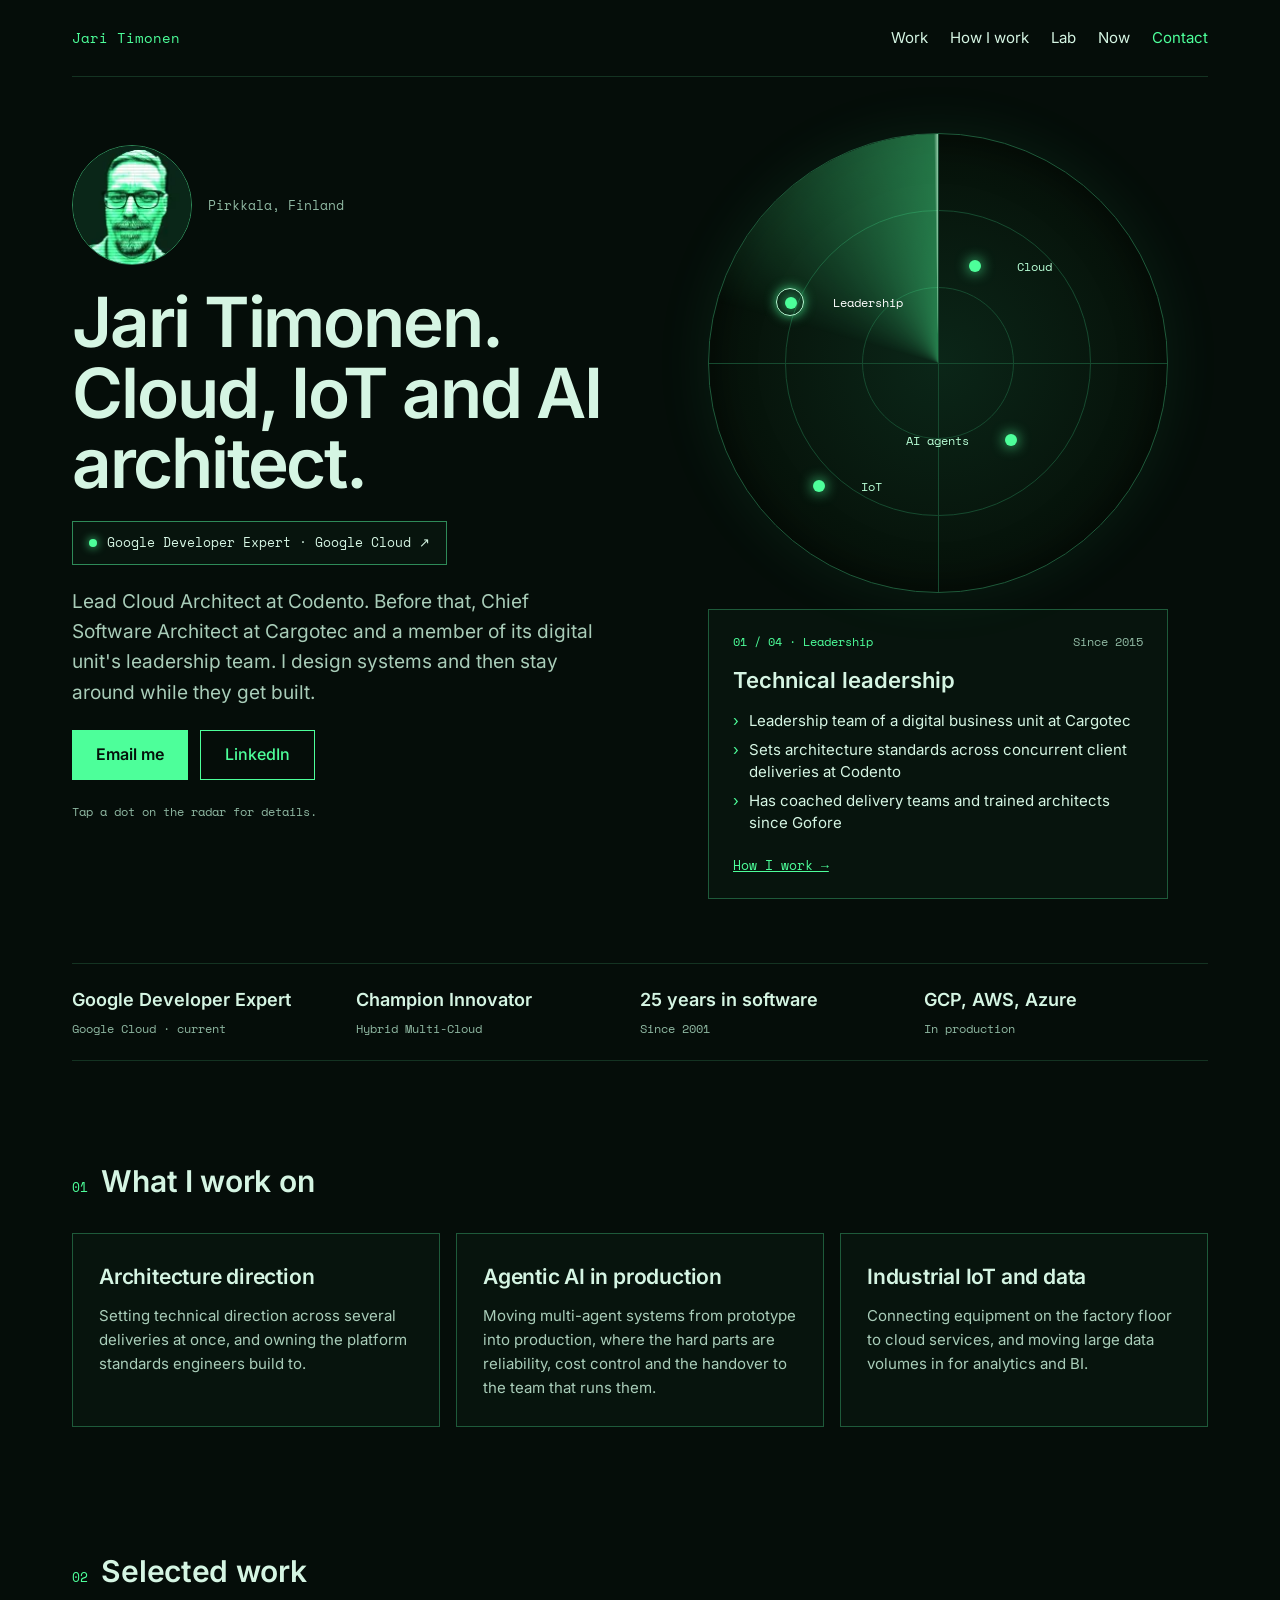
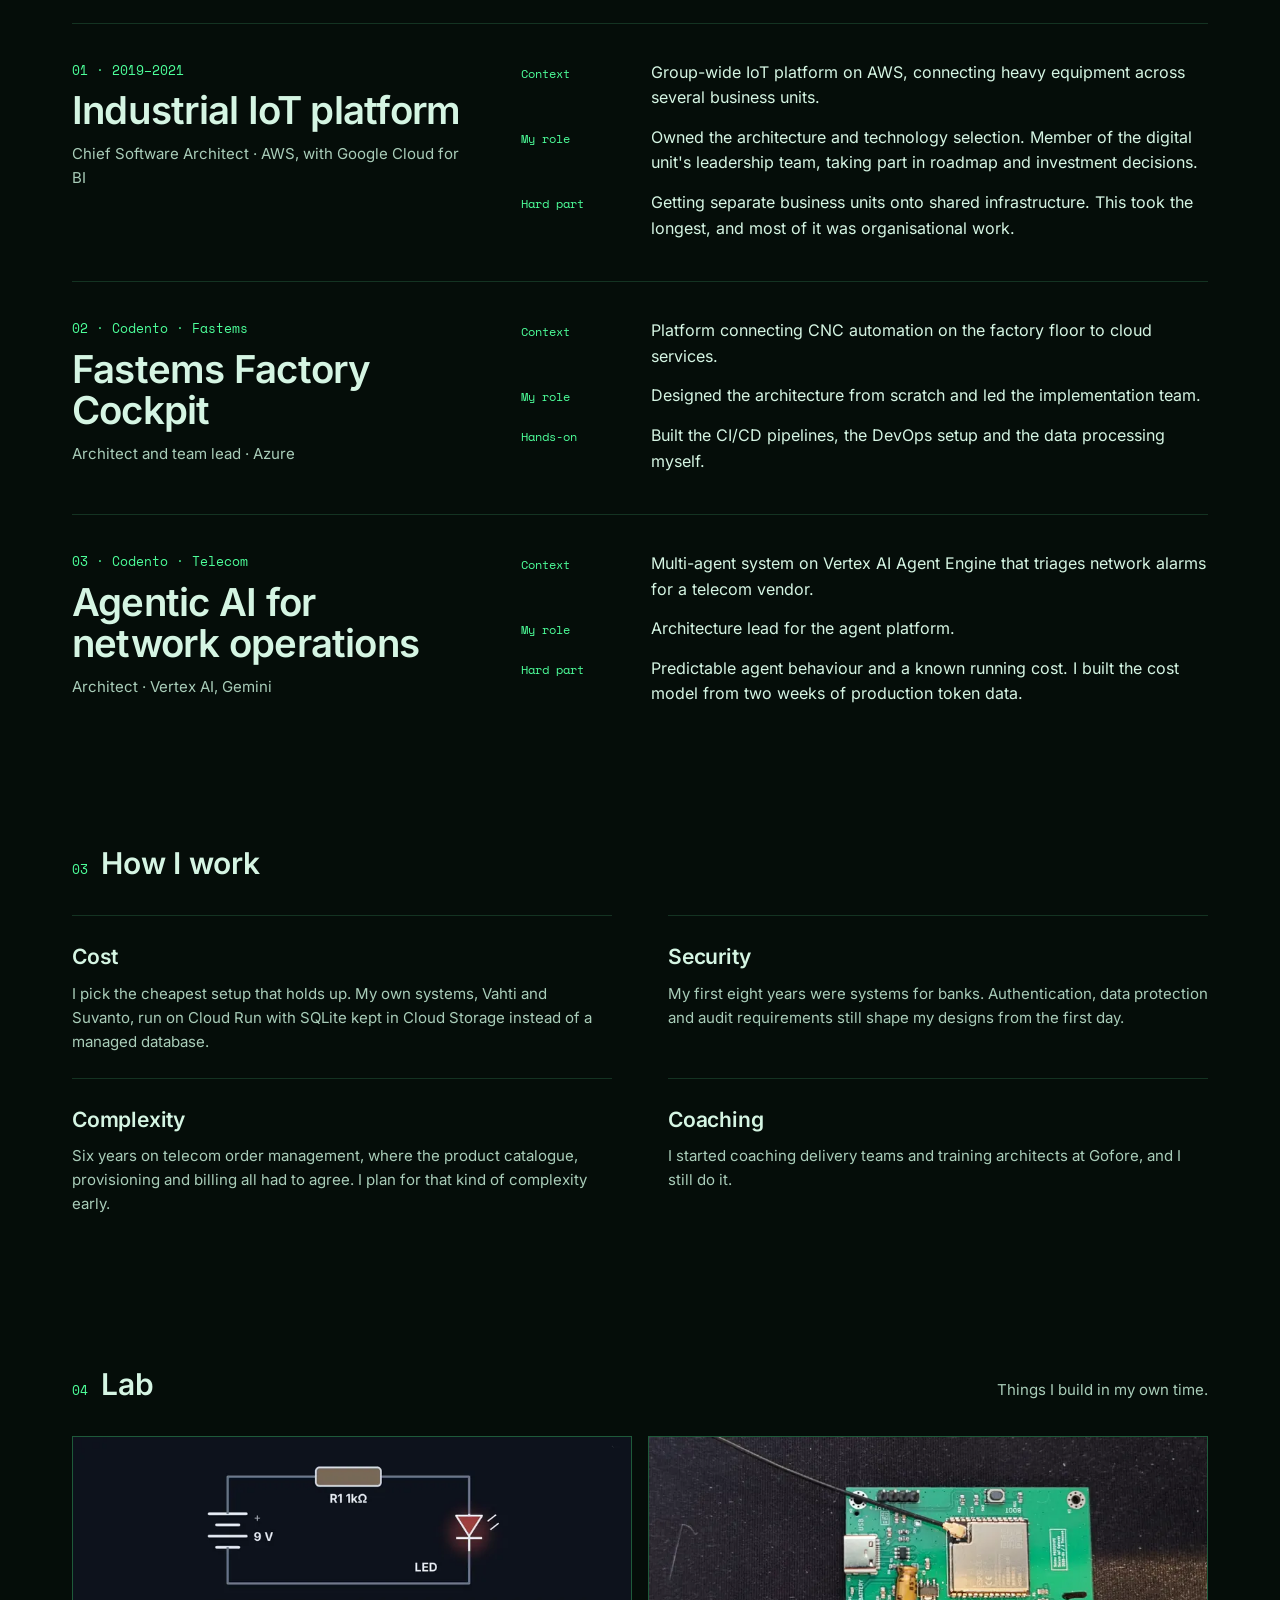
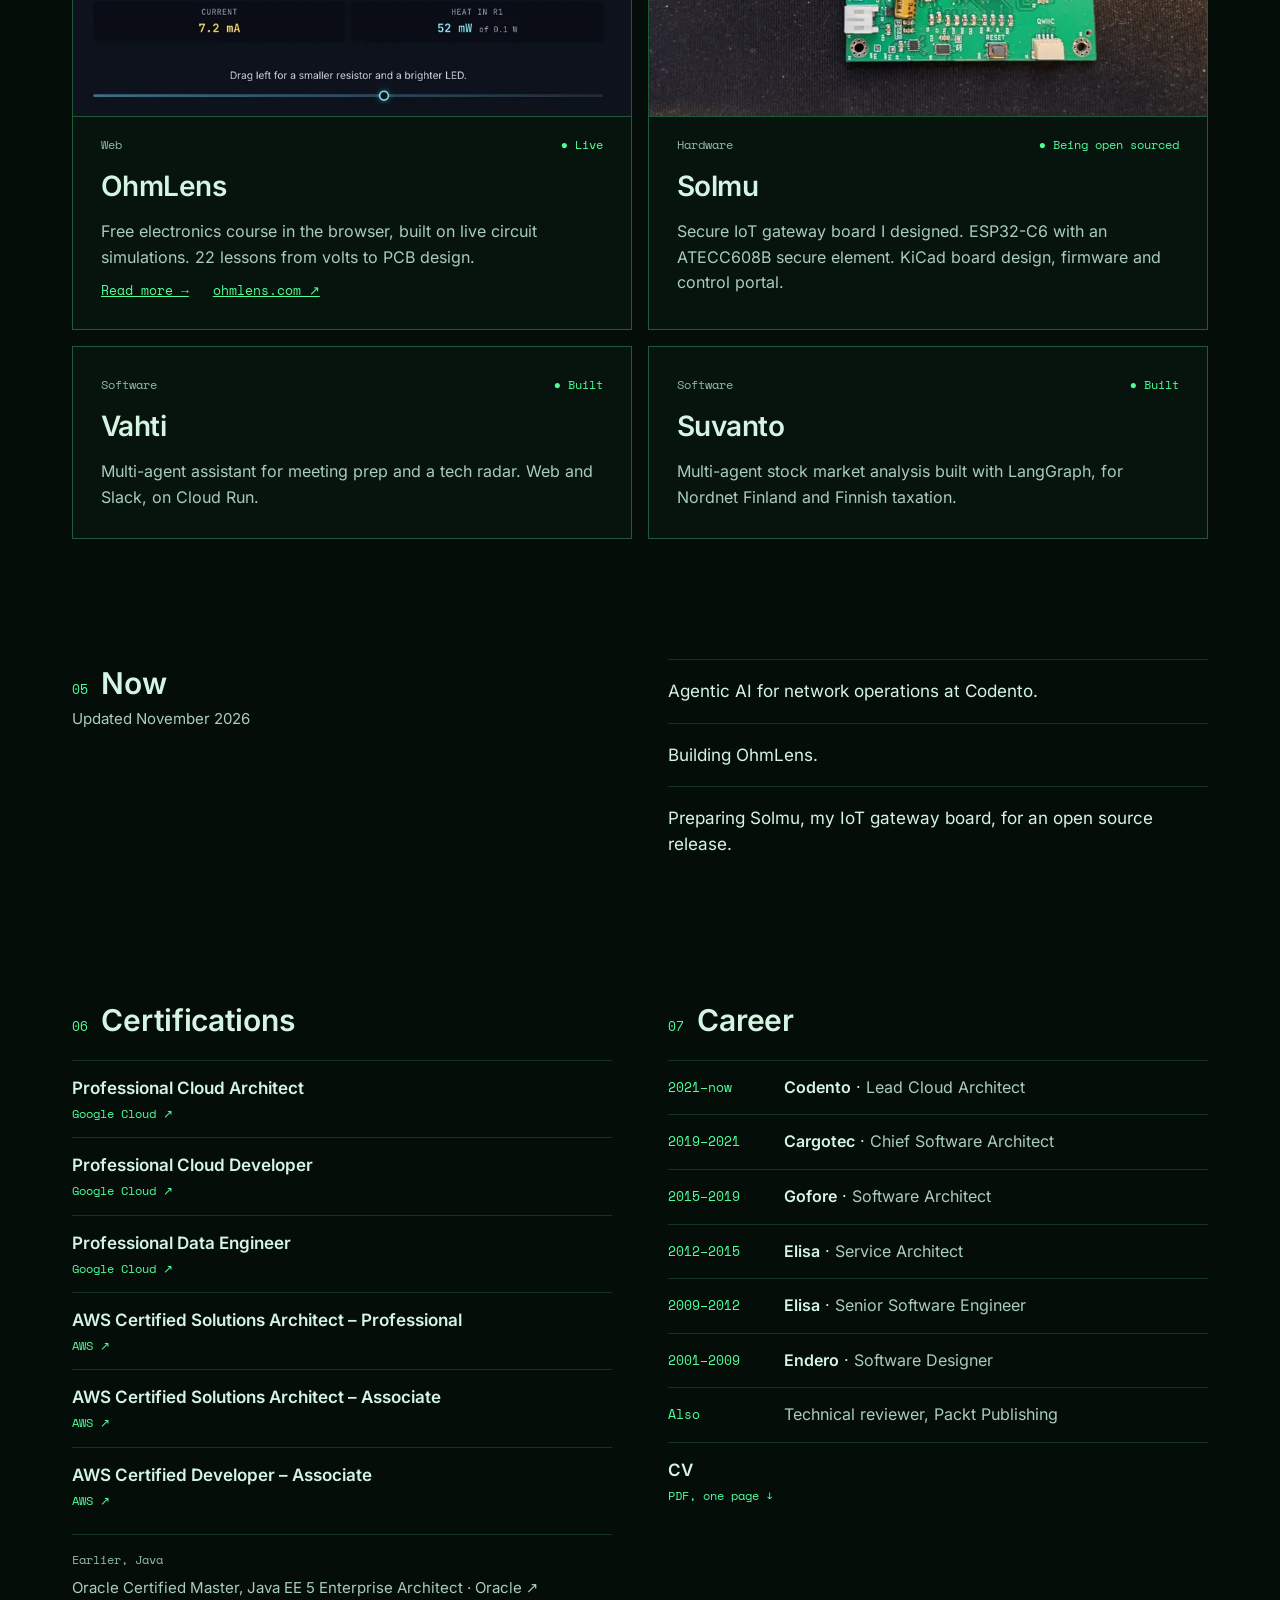
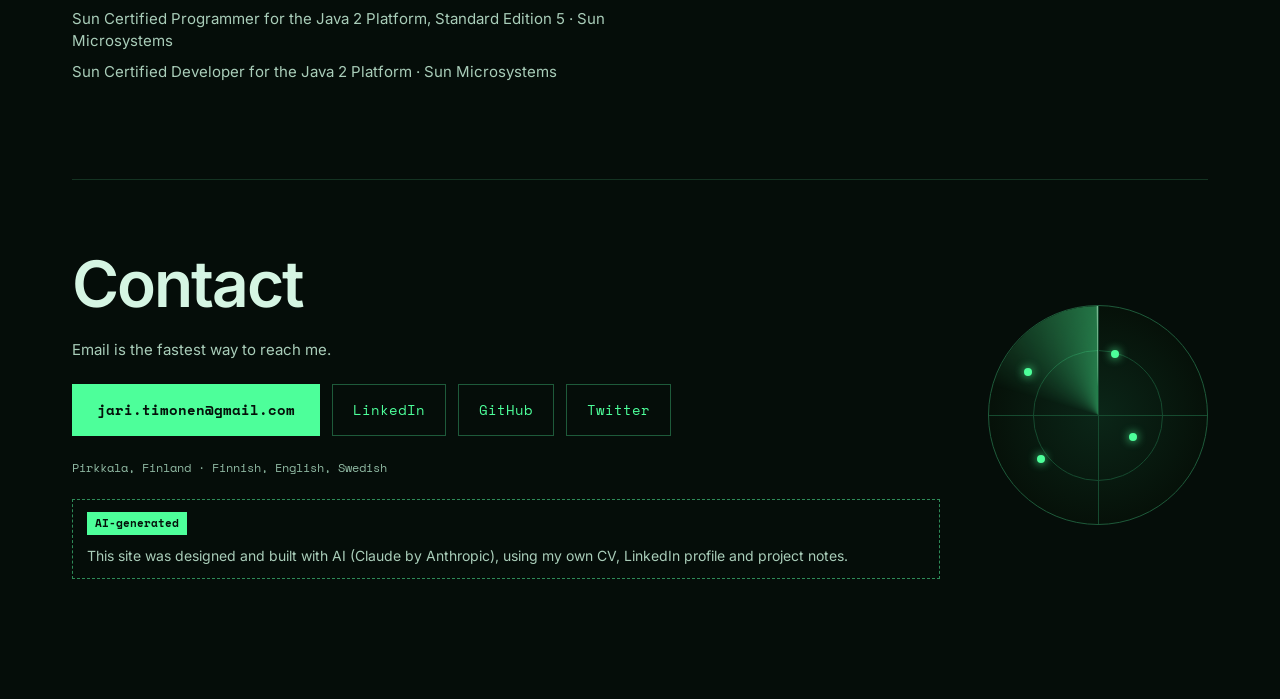
==== commit 350e6c91: "Add one-page CV PDF to the career list - jari-timonen-cv.pdf (A4, one page, selectable text) built f" ====
--- a/index.html
+++ b/index.html
@@ -324,7 +324,7 @@
 <div class="job"><span class="y">2009–2012</span><span class="r"><b>Elisa</b> · <span>Senior Software Engineer</span></span></div>
 <div class="job"><span class="y">2001–2009</span><span class="r"><b>Endero</b> · <span>Software Designer</span></span></div>
 <div class="job"><span class="y">Also</span><span class="r"><span>Technical reviewer, Packt Publishing</span></span></div>
-<!-- TODO: <a class="cert" href="/jari-timonen-cv.pdf"><b>Full CV (PDF)</b><span>Download ↓</span></a> -->
+<a class="cert" href="/jari-timonen-cv.pdf" type="application/pdf"><b>CV</b><span>PDF, one page ↓</span></a>
 </div>
 </section>
 
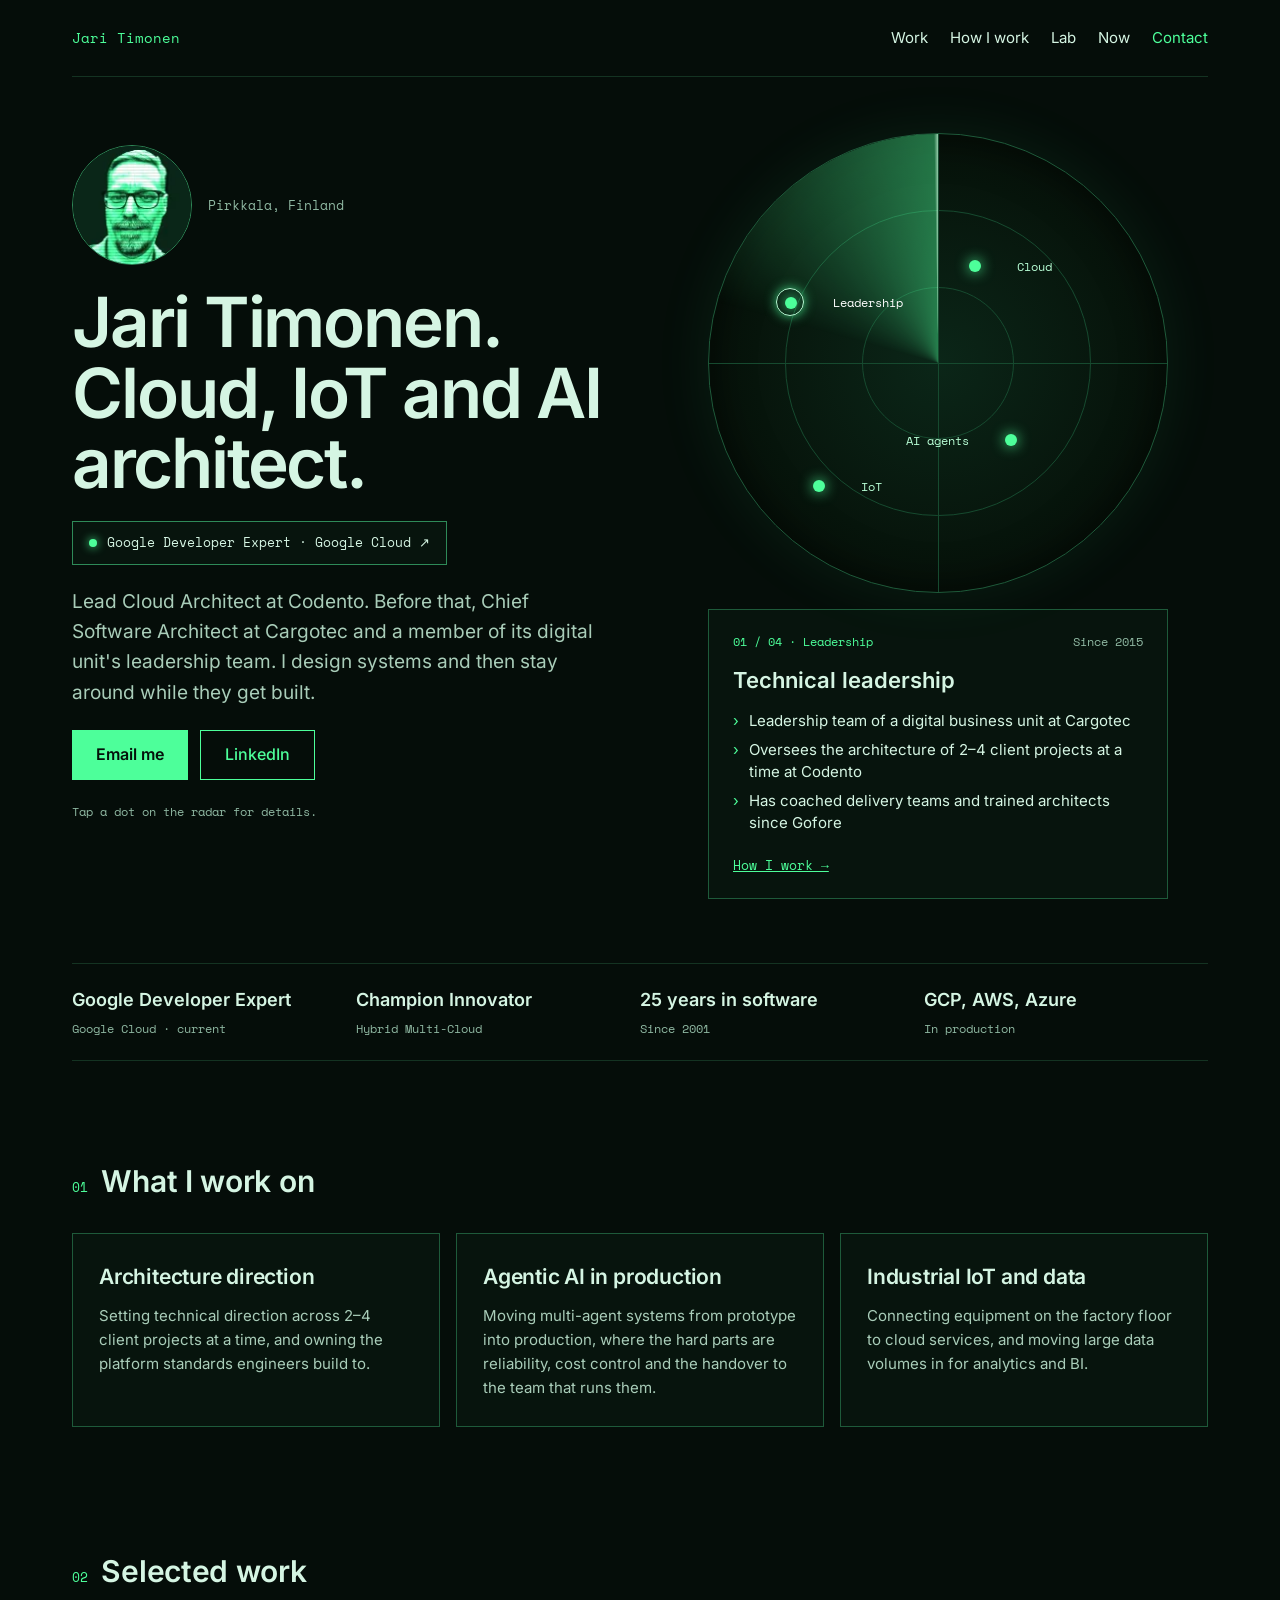
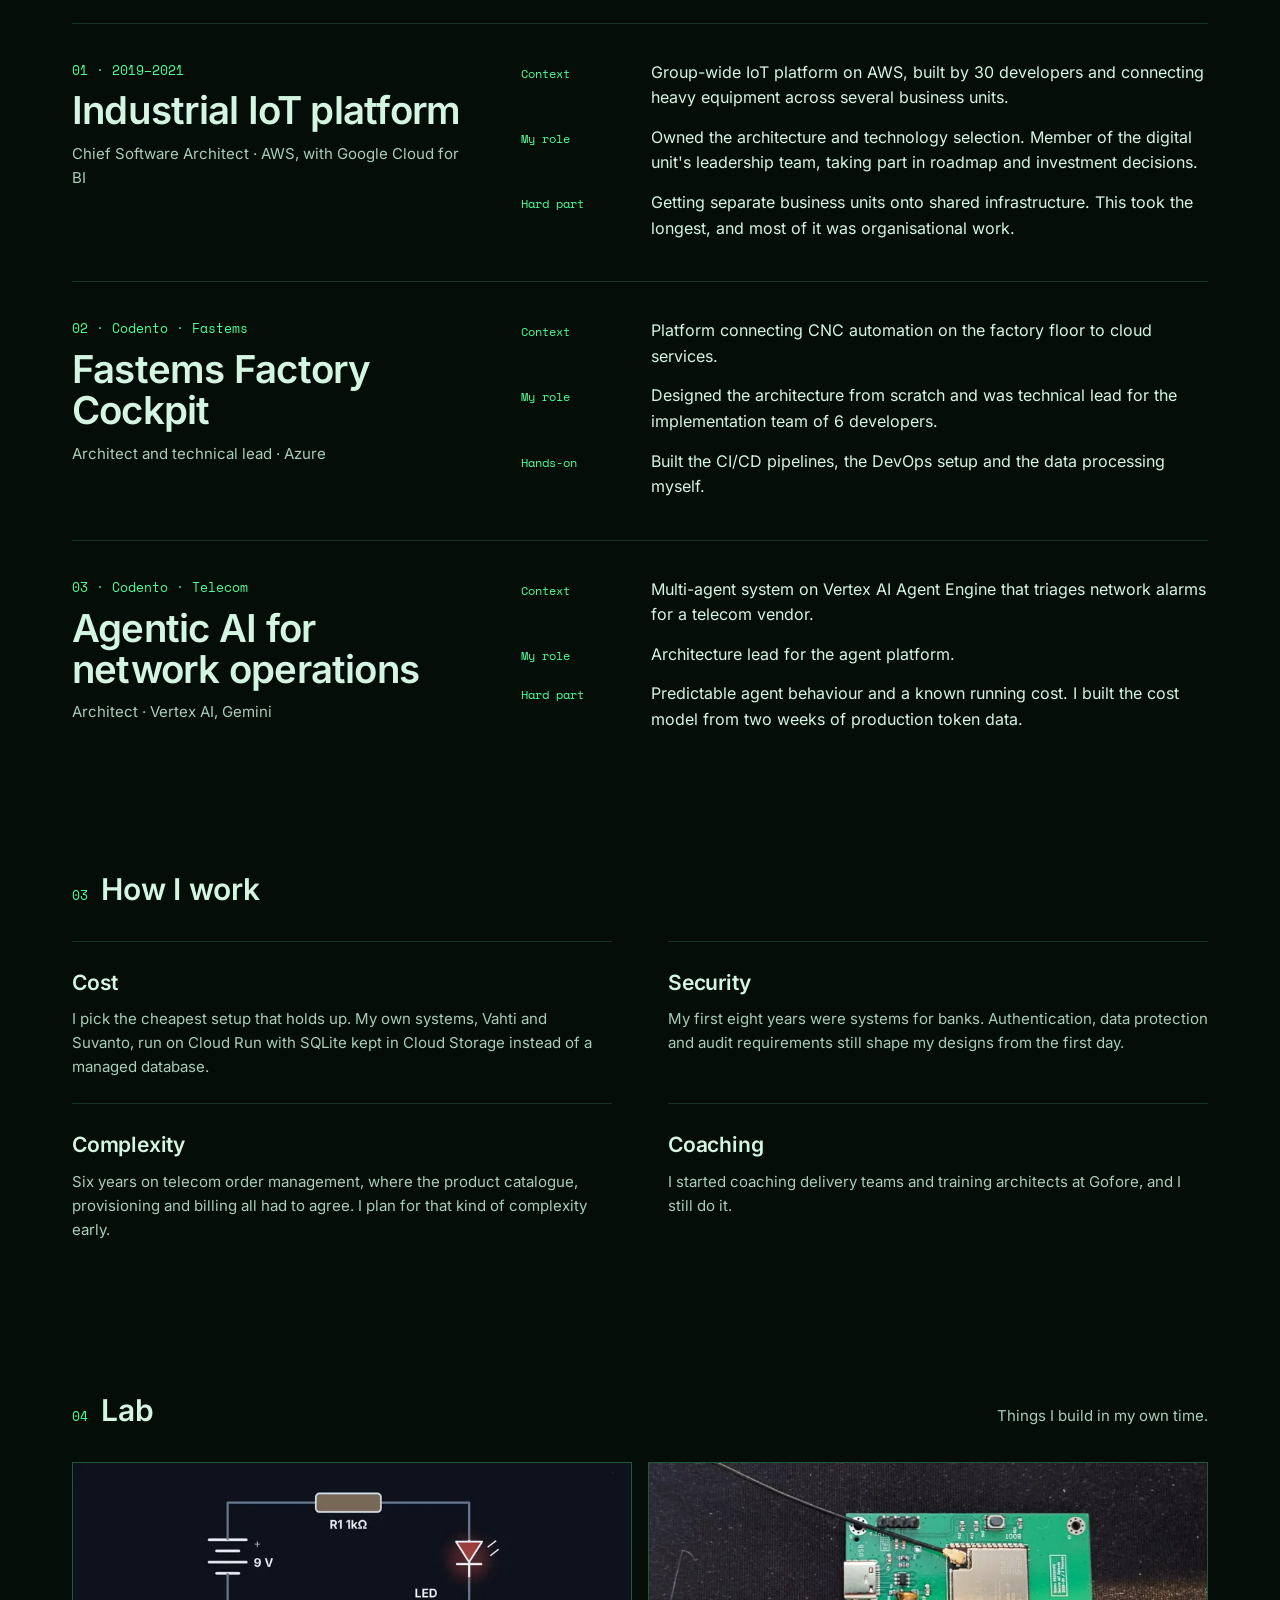
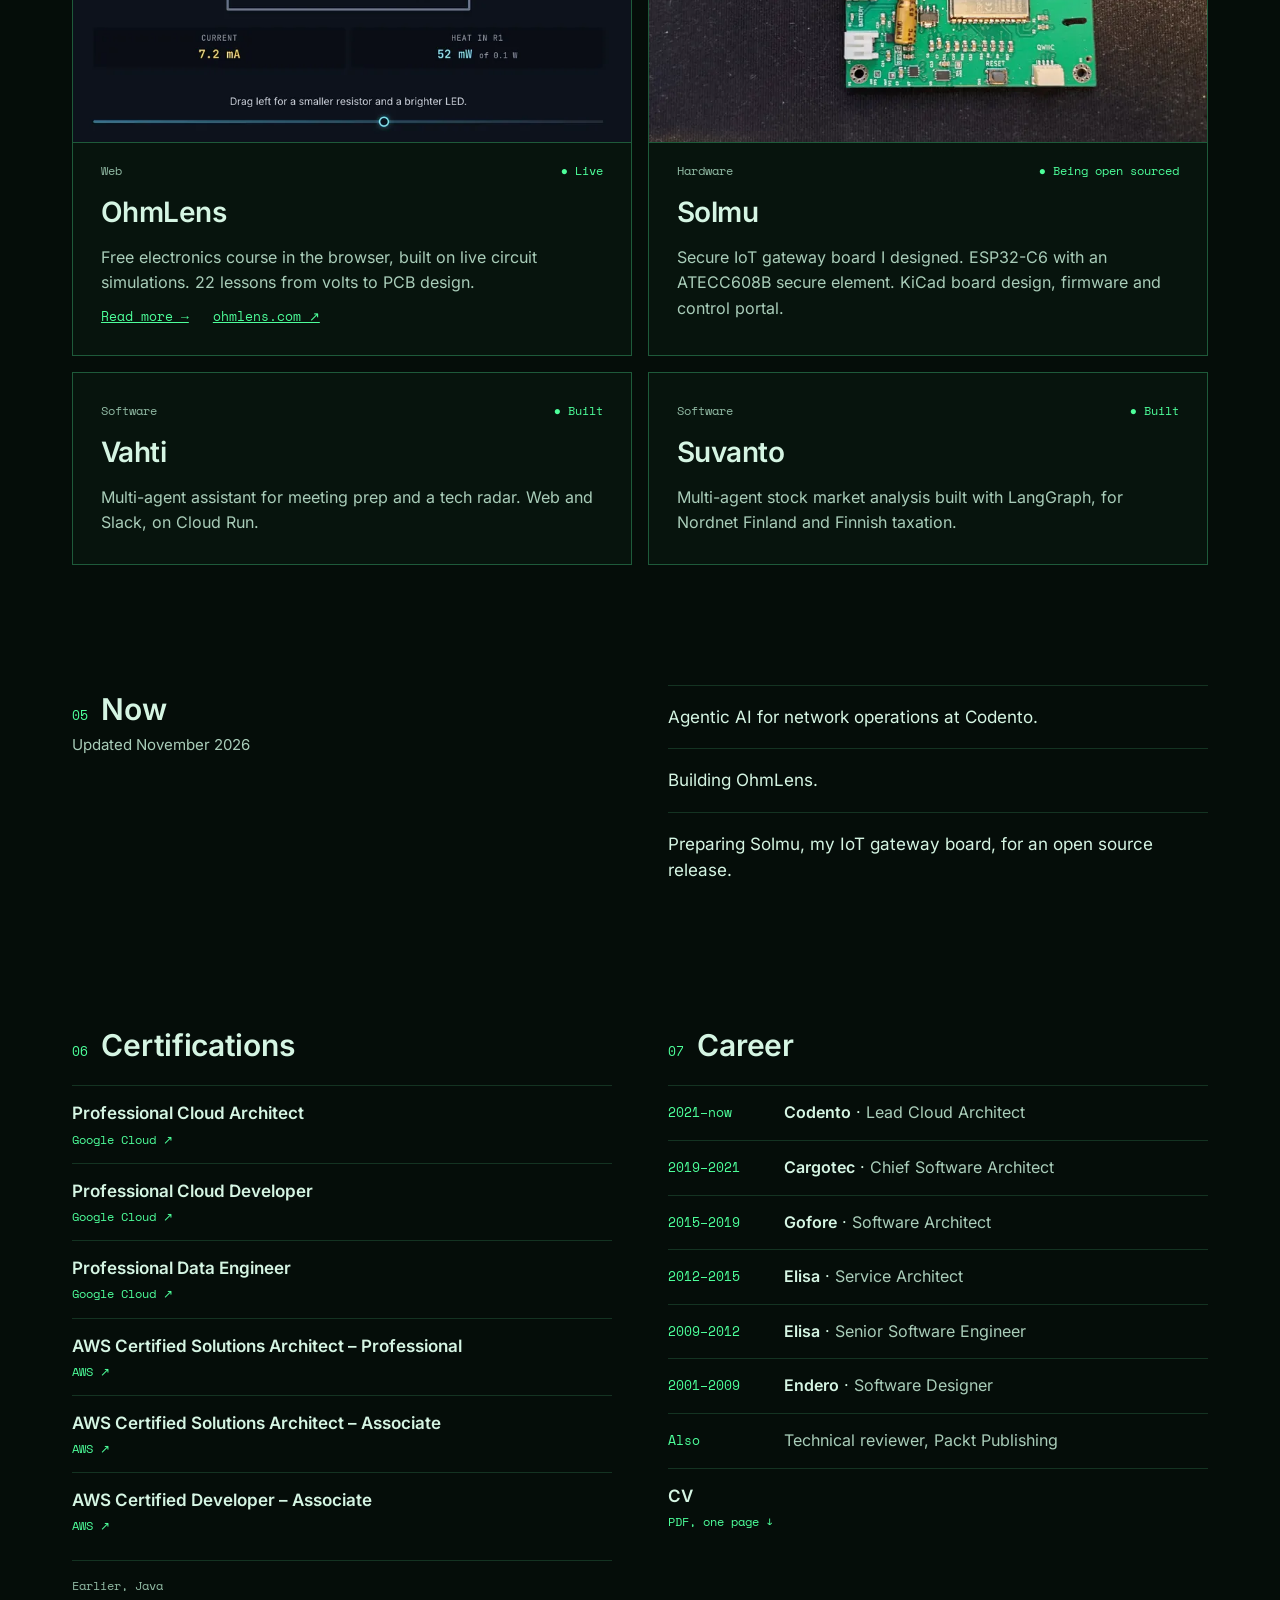
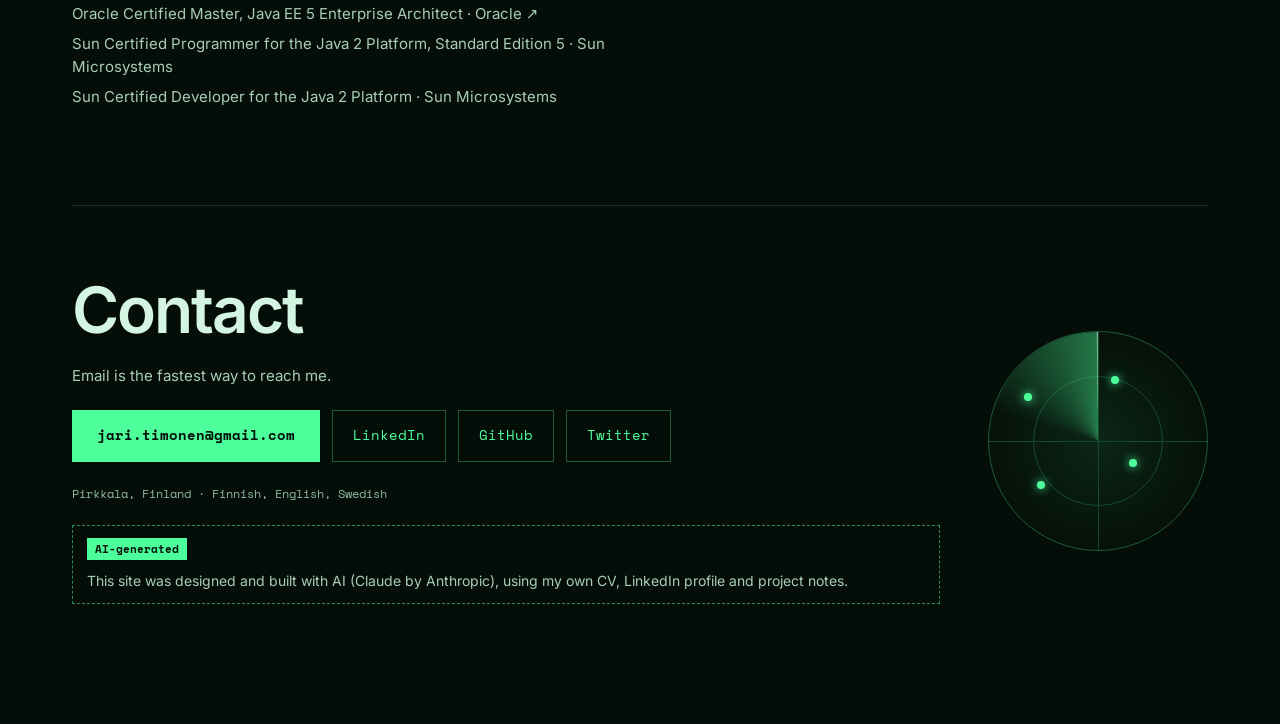
==== commit 7e436797: "Add team sizes and project counts - Codento: oversees the architecture of 2-4 client projects at a t" ====
--- a/index.html
+++ b/index.html
@@ -144,7 +144,7 @@
 <h2>Technical leadership</h2>
 <ul>
 <li>Leadership team of a digital business unit at Cargotec</li>
-<li>Sets architecture standards across concurrent client deliveries at Codento</li>
+<li>Oversees the architecture of 2–4 client projects at a time at Codento</li>
 <li>Has coached delivery teams and trained architects since Gofore</li>
 </ul>
 <a class="more" href="#how">How I work →</a>
@@ -173,8 +173,8 @@
 <div class="top"><span>04 / 04 · IoT</span><span>Since 2019</span></div>
 <h2>Industrial IoT</h2>
 <ul>
-<li>Chief Software Architect for an industrial IoT platform</li>
-<li>Designed Fastems Factory Cockpit and led its build</li>
+<li>Chief Software Architect for an IoT platform built by 30 developers</li>
+<li>Designed Fastems Factory Cockpit, technical lead for 6 developers</li>
 <li>Own hardware: Solmu, a secure IoT gateway board</li>
 </ul>
 <a class="more" href="#work">Selected work →</a>
@@ -193,7 +193,7 @@
 <section class="section first" aria-labelledby="h-focus">
 <h2 class="h2" id="h-focus"><span class="n">01</span>What I work on</h2>
 <div class="grid g300">
-<div class="card"><h3>Architecture direction</h3><p>Setting technical direction across several deliveries at once, and owning the platform standards engineers build to.</p></div>
+<div class="card"><h3>Architecture direction</h3><p>Setting technical direction across 2–4 client projects at a time, and owning the platform standards engineers build to.</p></div>
 <div class="card"><h3>Agentic AI in production</h3><p>Moving multi-agent systems from prototype into production, where the hard parts are reliability, cost control and the handover to the team that runs them.</p></div>
 <div class="card"><h3>Industrial IoT and data</h3><p>Connecting equipment on the factory floor to cloud services, and moving large data volumes in for analytics and BI.</p></div>
 </div>
@@ -209,7 +209,7 @@
 <span class="meta">Chief Software Architect · AWS, with Google Cloud for BI</span>
 </div>
 <dl>
-<dt>Context</dt><dd>Group-wide IoT platform on AWS, connecting heavy equipment across several business units.</dd>
+<dt>Context</dt><dd>Group-wide IoT platform on AWS, built by 30 developers and connecting heavy equipment across several business units.</dd>
 <dt>My role</dt><dd>Owned the architecture and technology selection. Member of the digital unit's leadership team, taking part in roadmap and investment decisions.</dd>
 <dt>Hard part</dt><dd>Getting separate business units onto shared infrastructure. This took the longest, and most of it was organisational work.</dd>
 </dl>
@@ -219,11 +219,11 @@
 <div class="side">
 <span class="code">02 · Codento · Fastems</span>
 <h3>Fastems Factory Cockpit</h3>
-<span class="meta">Architect and team lead · Azure</span>
+<span class="meta">Architect and technical lead · Azure</span>
 </div>
 <dl>
 <dt>Context</dt><dd>Platform connecting CNC automation on the factory floor to cloud services.</dd>
-<dt>My role</dt><dd>Designed the architecture from scratch and led the implementation team.</dd>
+<dt>My role</dt><dd>Designed the architecture from scratch and was technical lead for the implementation team of 6 developers.</dd>
 <dt>Hands-on</dt><dd>Built the CI/CD pipelines, the DevOps setup and the data processing myself.</dd>
 </dl>
 </article>
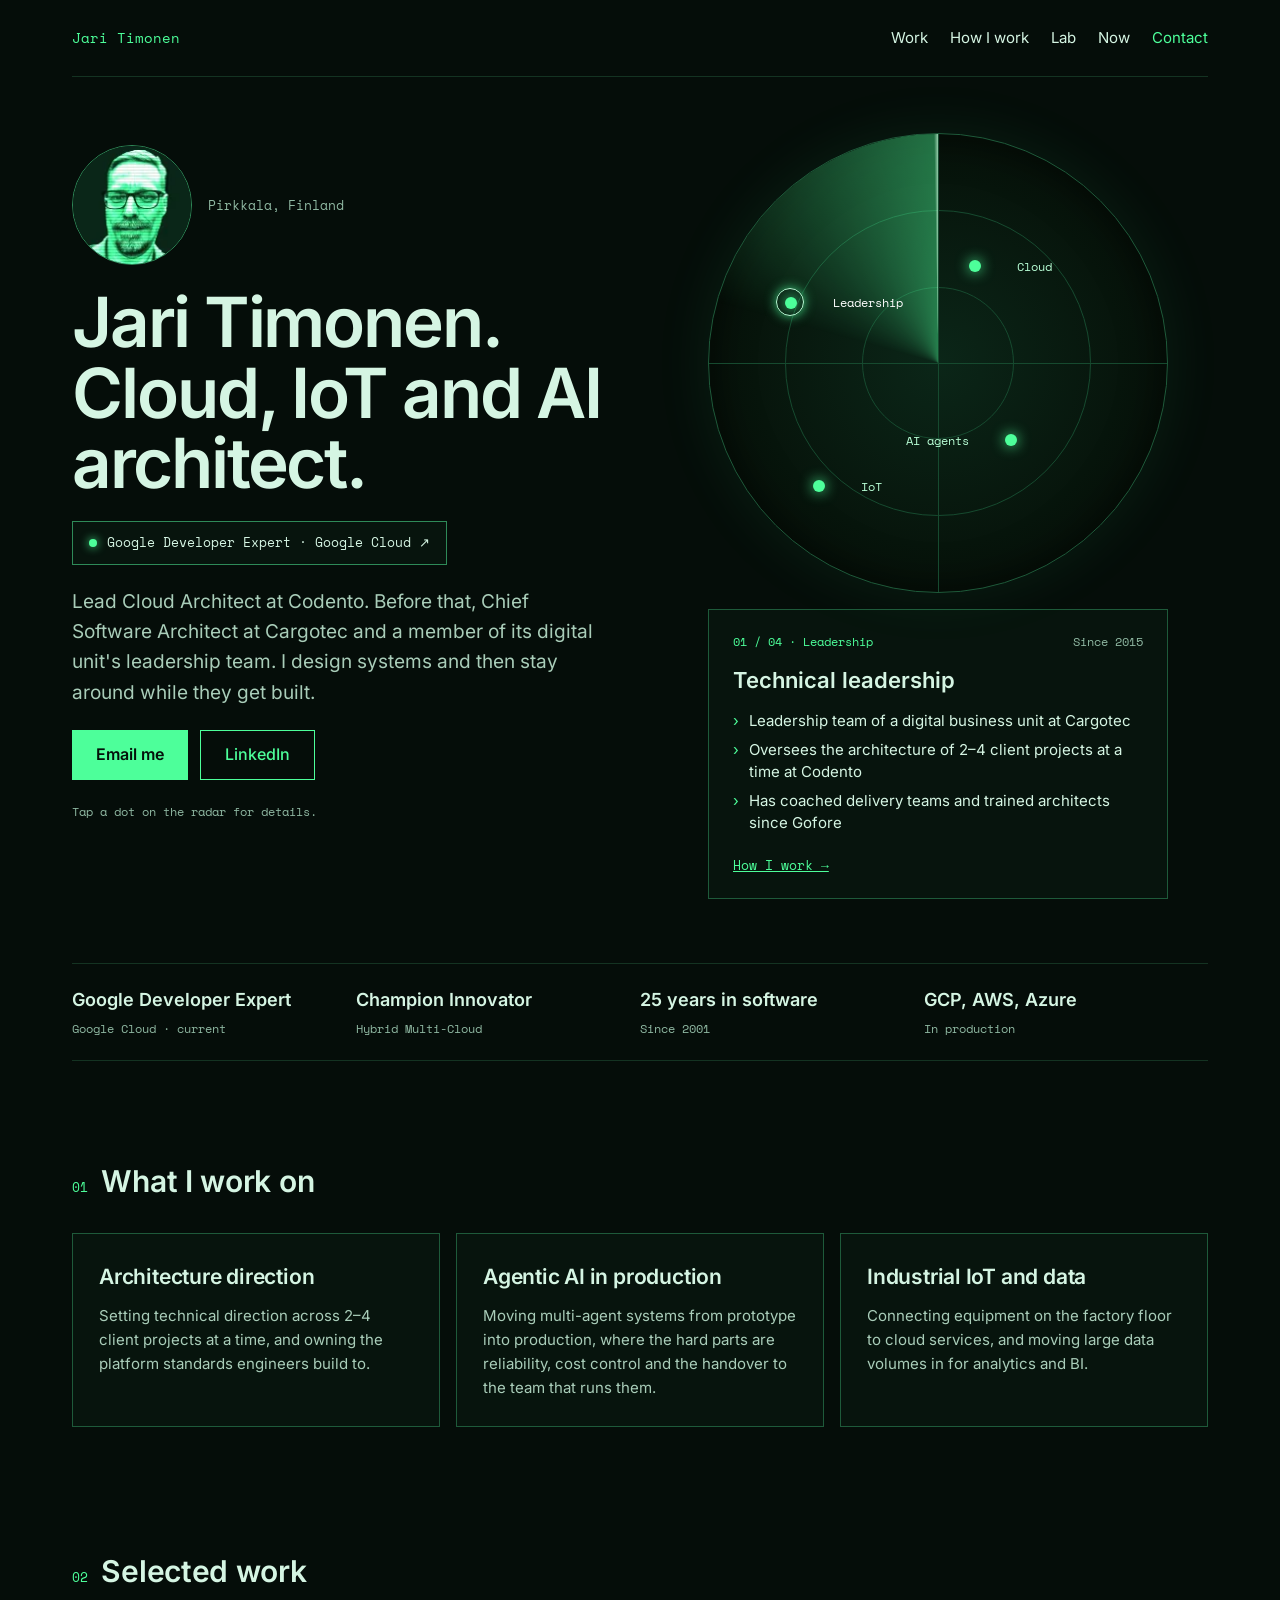
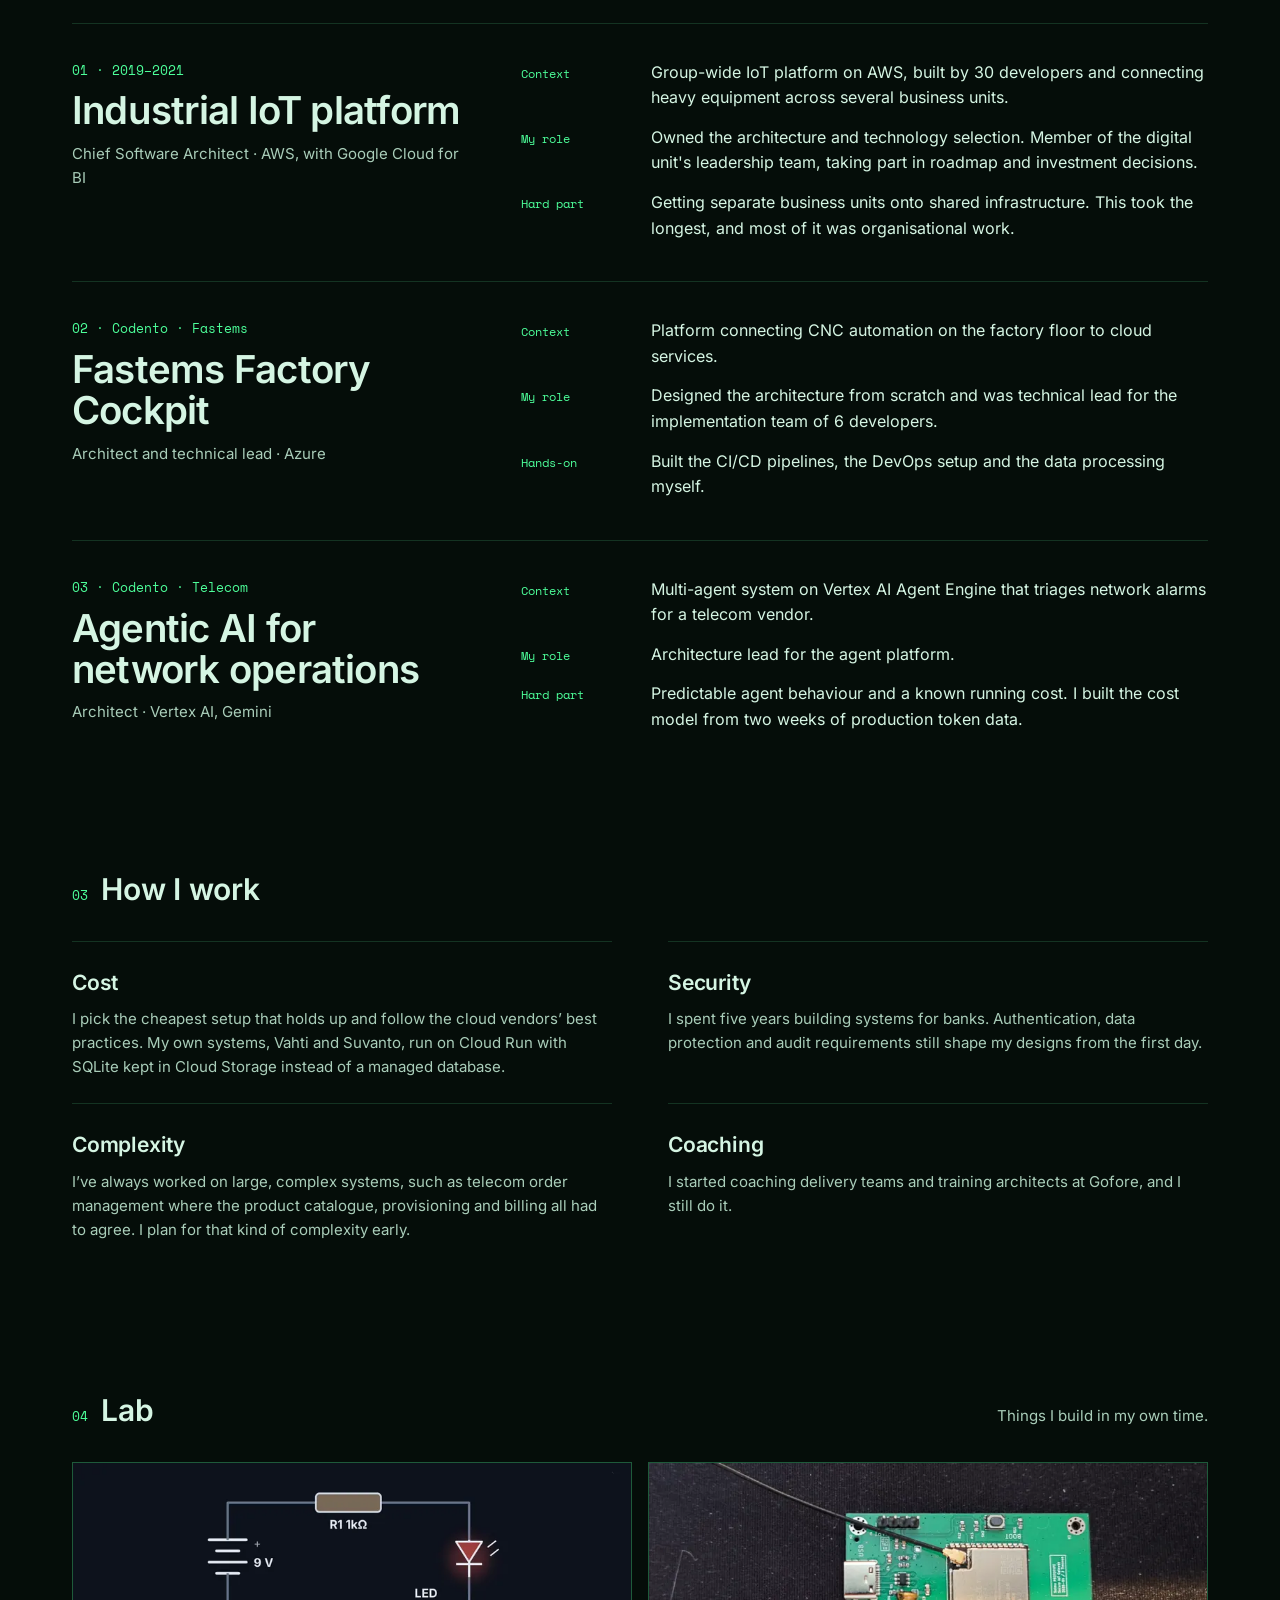
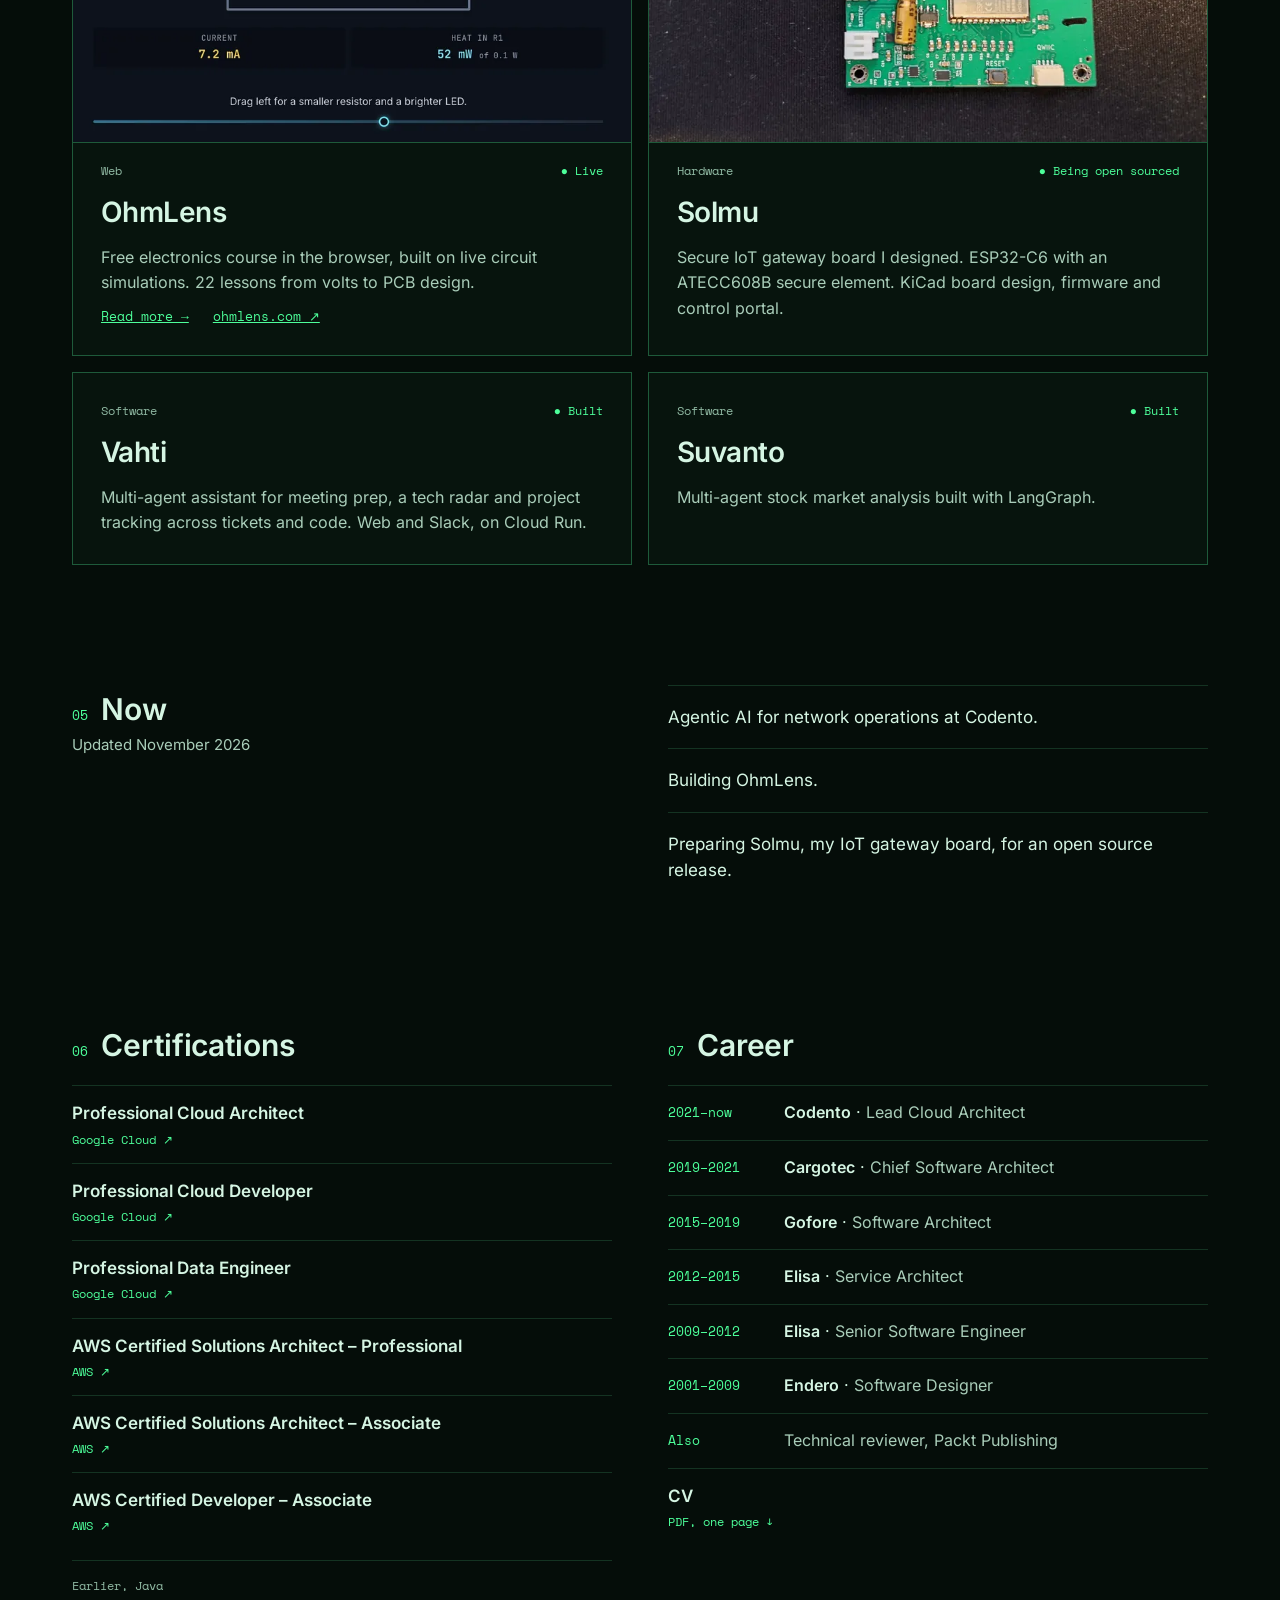
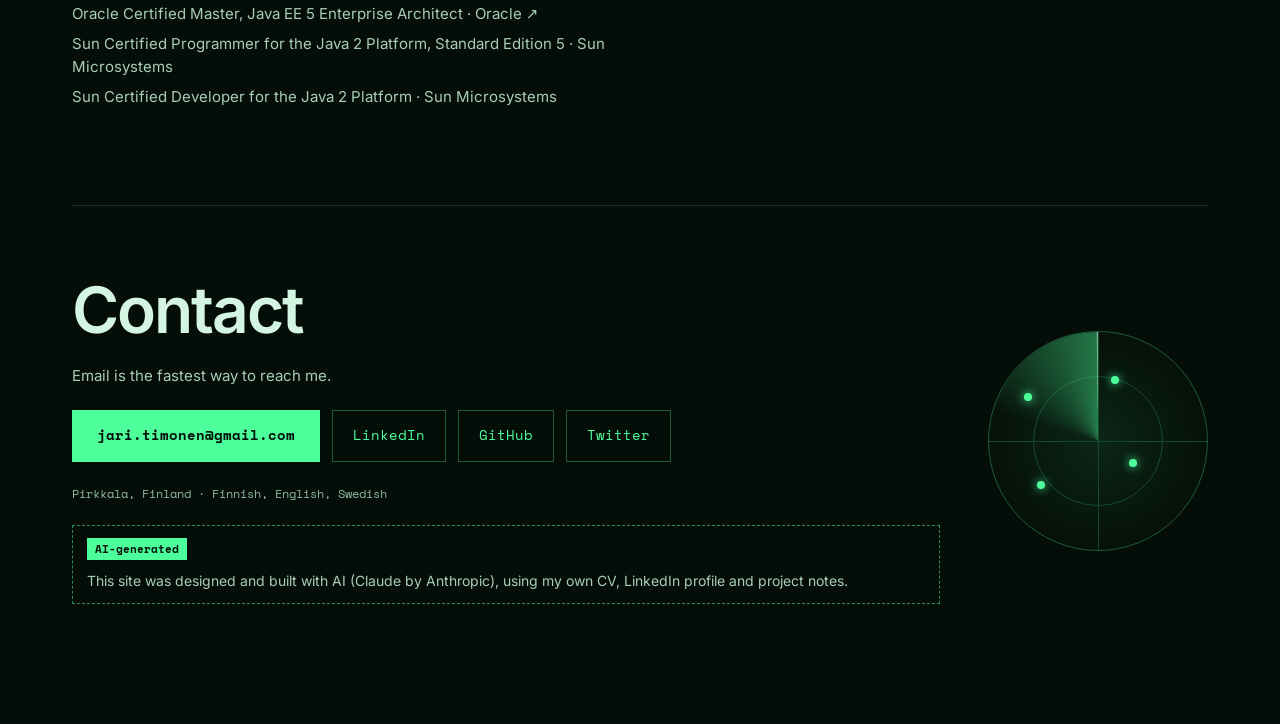
==== commit a635ba65: "Update Lab and How I work wording - Vahti: adds project tracking across tickets and code - Suvanto: " ====
--- a/index.html
+++ b/index.html
@@ -125,7 +125,7 @@
 <p class="lead">Lead Cloud Architect at Codento. Before that, Chief Software Architect at Cargotec and a member of its digital unit's leadership team. I design systems and then stay around while they get built.</p>
 <div class="ctas">
 <a class="btn btn-primary" href="mailto:jari.timonen@gmail.com">Email me</a>
-<a class="btn btn-ghost" href="https://www.linkedin.com/in/jaritimonen" rel="me">LinkedIn</a>
+<a class="btn btn-ghost" href="https://www.linkedin.com/in/jaritimonen" rel="me noopener" target="_blank">LinkedIn</a>
 </div>
 <p class="hint">Tap a dot on the radar for details.</p>
 </div>
@@ -245,9 +245,9 @@
 <section class="section" id="how" aria-labelledby="h-how">
 <h2 class="h2" id="h-how"><span class="n">03</span>How I work</h2>
 <ul class="how">
-<li><h3>Cost</h3><p>I pick the cheapest setup that holds up. My own systems, Vahti and Suvanto, run on Cloud Run with SQLite kept in Cloud Storage instead of a managed database.</p></li>
-<li><h3>Security</h3><p>My first eight years were systems for banks. Authentication, data protection and audit requirements still shape my designs from the first day.</p></li>
-<li><h3>Complexity</h3><p>Six years on telecom order management, where the product catalogue, provisioning and billing all had to agree. I plan for that kind of complexity early.</p></li>
+<li><h3>Cost</h3><p>I pick the cheapest setup that holds up and follow the cloud vendors’ best practices. My own systems, Vahti and Suvanto, run on Cloud Run with SQLite kept in Cloud Storage instead of a managed database.</p></li>
+<li><h3>Security</h3><p>I spent five years building systems for banks. Authentication, data protection and audit requirements still shape my designs from the first day.</p></li>
+<li><h3>Complexity</h3><p>I’ve always worked on large, complex systems, such as telecom order management where the product catalogue, provisioning and billing all had to agree. I plan for that kind of complexity early.</p></li>
 <li><h3>Coaching</h3><p>I started coaching delivery teams and training architects at Gofore, and I still do it.</p></li>
 </ul>
 </section>
@@ -263,7 +263,7 @@
 <div class="tags"><span>Web</span><span>● Live</span></div>
 <h3>OhmLens</h3>
 <p>Free electronics course in the browser, built on live circuit simulations. 22 lessons from volts to PCB design.</p>
-<div class="links"><a href="/lab/ohmlens/">Read more →</a><a href="https://ohmlens.com/">ohmlens.com ↗</a></div>
+<div class="links"><a href="/lab/ohmlens/">Read more →</a><a href="https://ohmlens.com/" rel="noopener" target="_blank">ohmlens.com ↗</a></div>
 </article>
 <article class="card lab">
 <img class="shot" src="/assets/img/solmu-pcb-800.webp" srcset="/assets/img/solmu-pcb-800.webp 800w, /assets/img/solmu-pcb-1200.webp 1200w" sizes="(min-width: 840px) 560px, calc(100vw - 40px)" width="800" height="400" alt="Solmu prototype board: a green PCB with an ESP32-C6 module, a flexible 2.4/5 GHz antenna on a cable, USB-C, a battery connector, a Qwiic port and reset and boot buttons" loading="lazy" decoding="async">
@@ -274,12 +274,12 @@
 <article class="card lab">
 <div class="tags"><span>Software</span><span>● Built</span></div>
 <h3>Vahti</h3>
-<p>Multi-agent assistant for meeting prep and a tech radar. Web and Slack, on Cloud Run.</p>
+<p>Multi-agent assistant for meeting prep, a tech radar and project tracking across tickets and code. Web and Slack, on Cloud Run.</p>
 </article>
 <article class="card lab">
 <div class="tags"><span>Software</span><span>● Built</span></div>
 <h3>Suvanto</h3>
-<p>Multi-agent stock market analysis built with LangGraph, for Nordnet Finland and Finnish taxation.</p>
+<p>Multi-agent stock market analysis built with LangGraph.</p>
 </article>
 </div>
 </section>
@@ -302,15 +302,15 @@
 <section class="section two" aria-label="Certifications and career">
 <div class="list" id="certs">
 <h2 class="h2"><span class="n">06</span>Certifications</h2>
-<a class="cert" href="https://www.credly.com/badges/48ced558-3942-405c-a8fb-daf3a043ef87/public_url"><b>Professional Cloud Architect</b><span>Google Cloud ↗</span></a>
-<a class="cert" href="https://www.credly.com/badges/ee74650e-05d5-4f44-b733-c912e526d4e7/public_url"><b>Professional Cloud Developer</b><span>Google Cloud ↗</span></a>
-<a class="cert" href="https://www.credly.com/badges/792e28a4-e32e-4974-aac8-a16ad6cc39be/public_url"><b>Professional Data Engineer</b><span>Google Cloud ↗</span></a>
-<a class="cert" href="https://www.credly.com/badges/b5d2b058-1f2f-4f74-bbda-c990407fd5b9"><b>AWS Certified Solutions Architect – Professional</b><span>AWS ↗</span></a>
-<a class="cert" href="https://www.credly.com/badges/5919b0c7-0ff3-4419-a3c0-486097d97653"><b>AWS Certified Solutions Architect – Associate</b><span>AWS ↗</span></a>
-<a class="cert" href="https://www.credly.com/badges/4fe80e5d-3606-4a00-8189-ac776be7e81c"><b>AWS Certified Developer – Associate</b><span>AWS ↗</span></a>
+<a class="cert" href="https://www.credly.com/badges/48ced558-3942-405c-a8fb-daf3a043ef87/public_url" rel="noopener" target="_blank"><b>Professional Cloud Architect</b><span>Google Cloud ↗</span></a>
+<a class="cert" href="https://www.credly.com/badges/ee74650e-05d5-4f44-b733-c912e526d4e7/public_url" rel="noopener" target="_blank"><b>Professional Cloud Developer</b><span>Google Cloud ↗</span></a>
+<a class="cert" href="https://www.credly.com/badges/792e28a4-e32e-4974-aac8-a16ad6cc39be/public_url" rel="noopener" target="_blank"><b>Professional Data Engineer</b><span>Google Cloud ↗</span></a>
+<a class="cert" href="https://www.credly.com/badges/b5d2b058-1f2f-4f74-bbda-c990407fd5b9" rel="noopener" target="_blank"><b>AWS Certified Solutions Architect – Professional</b><span>AWS ↗</span></a>
+<a class="cert" href="https://www.credly.com/badges/5919b0c7-0ff3-4419-a3c0-486097d97653" rel="noopener" target="_blank"><b>AWS Certified Solutions Architect – Associate</b><span>AWS ↗</span></a>
+<a class="cert" href="https://www.credly.com/badges/4fe80e5d-3606-4a00-8189-ac776be7e81c" rel="noopener" target="_blank"><b>AWS Certified Developer – Associate</b><span>AWS ↗</span></a>
 <div class="earlier">
 <span class="label">Earlier, Java</span>
-<a href="https://www.youracclaim.com/badges/35e15e9e-8acf-4811-9b0e-b931a40b5cfb/public_url">Oracle Certified Master, Java EE 5 Enterprise Architect · Oracle ↗</a>
+<a href="https://www.youracclaim.com/badges/35e15e9e-8acf-4811-9b0e-b931a40b5cfb/public_url" rel="noopener" target="_blank">Oracle Certified Master, Java EE 5 Enterprise Architect · Oracle ↗</a>
 <span>Sun Certified Programmer for the Java 2 Platform, Standard Edition 5 · Sun Microsystems</span>
 <span>Sun Certified Developer for the Java 2 Platform · Sun Microsystems</span>
 </div>
@@ -324,7 +324,7 @@
 <div class="job"><span class="y">2009–2012</span><span class="r"><b>Elisa</b> · <span>Senior Software Engineer</span></span></div>
 <div class="job"><span class="y">2001–2009</span><span class="r"><b>Endero</b> · <span>Software Designer</span></span></div>
 <div class="job"><span class="y">Also</span><span class="r"><span>Technical reviewer, Packt Publishing</span></span></div>
-<a class="cert" href="/jari-timonen-cv.pdf" type="application/pdf"><b>CV</b><span>PDF, one page ↓</span></a>
+<a class="cert" href="/jari-timonen-cv.pdf" type="application/pdf" rel="noopener" target="_blank"><b>CV</b><span>PDF, one page ↓</span></a>
 </div>
 </section>
 
@@ -336,9 +336,9 @@
 <p class="sub">Email is the fastest way to reach me.</p>
 <div class="links">
 <a class="primary" href="mailto:jari.timonen@gmail.com">jari.timonen@gmail.com</a>
-<a href="https://www.linkedin.com/in/jaritimonen" rel="me">LinkedIn</a>
-<a href="https://github.com/zenix" rel="me">GitHub</a>
-<a href="https://twitter.com/jtimonen" rel="me">Twitter</a>
+<a href="https://www.linkedin.com/in/jaritimonen" rel="me noopener" target="_blank">LinkedIn</a>
+<a href="https://github.com/zenix" rel="me noopener" target="_blank">GitHub</a>
+<a href="https://twitter.com/jtimonen" rel="me noopener" target="_blank">Twitter</a>
 </div>
 <p class="meta">Pirkkala, Finland · Finnish, English, Swedish</p>
 <p class="ai"><b>AI-generated</b>This site was designed and built with AI (Claude by Anthropic), using my own CV, LinkedIn profile and project notes.</p>
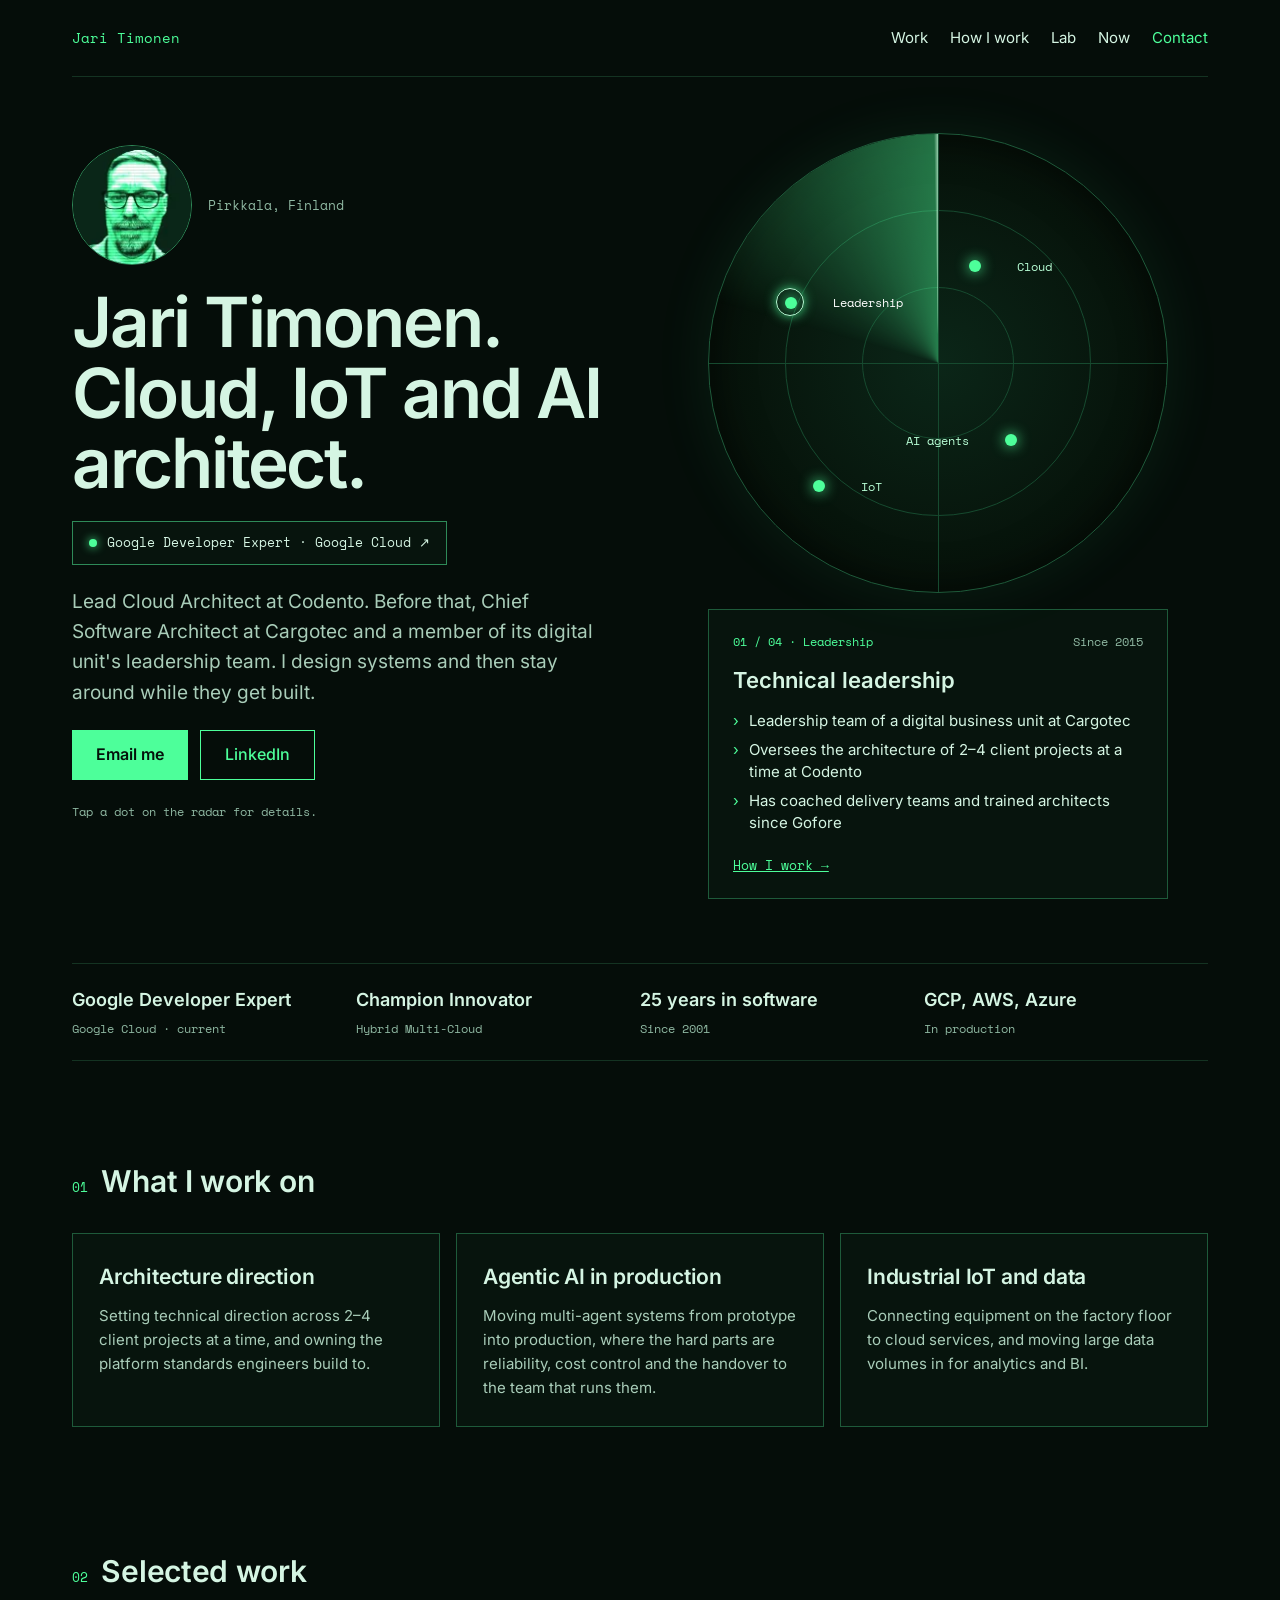
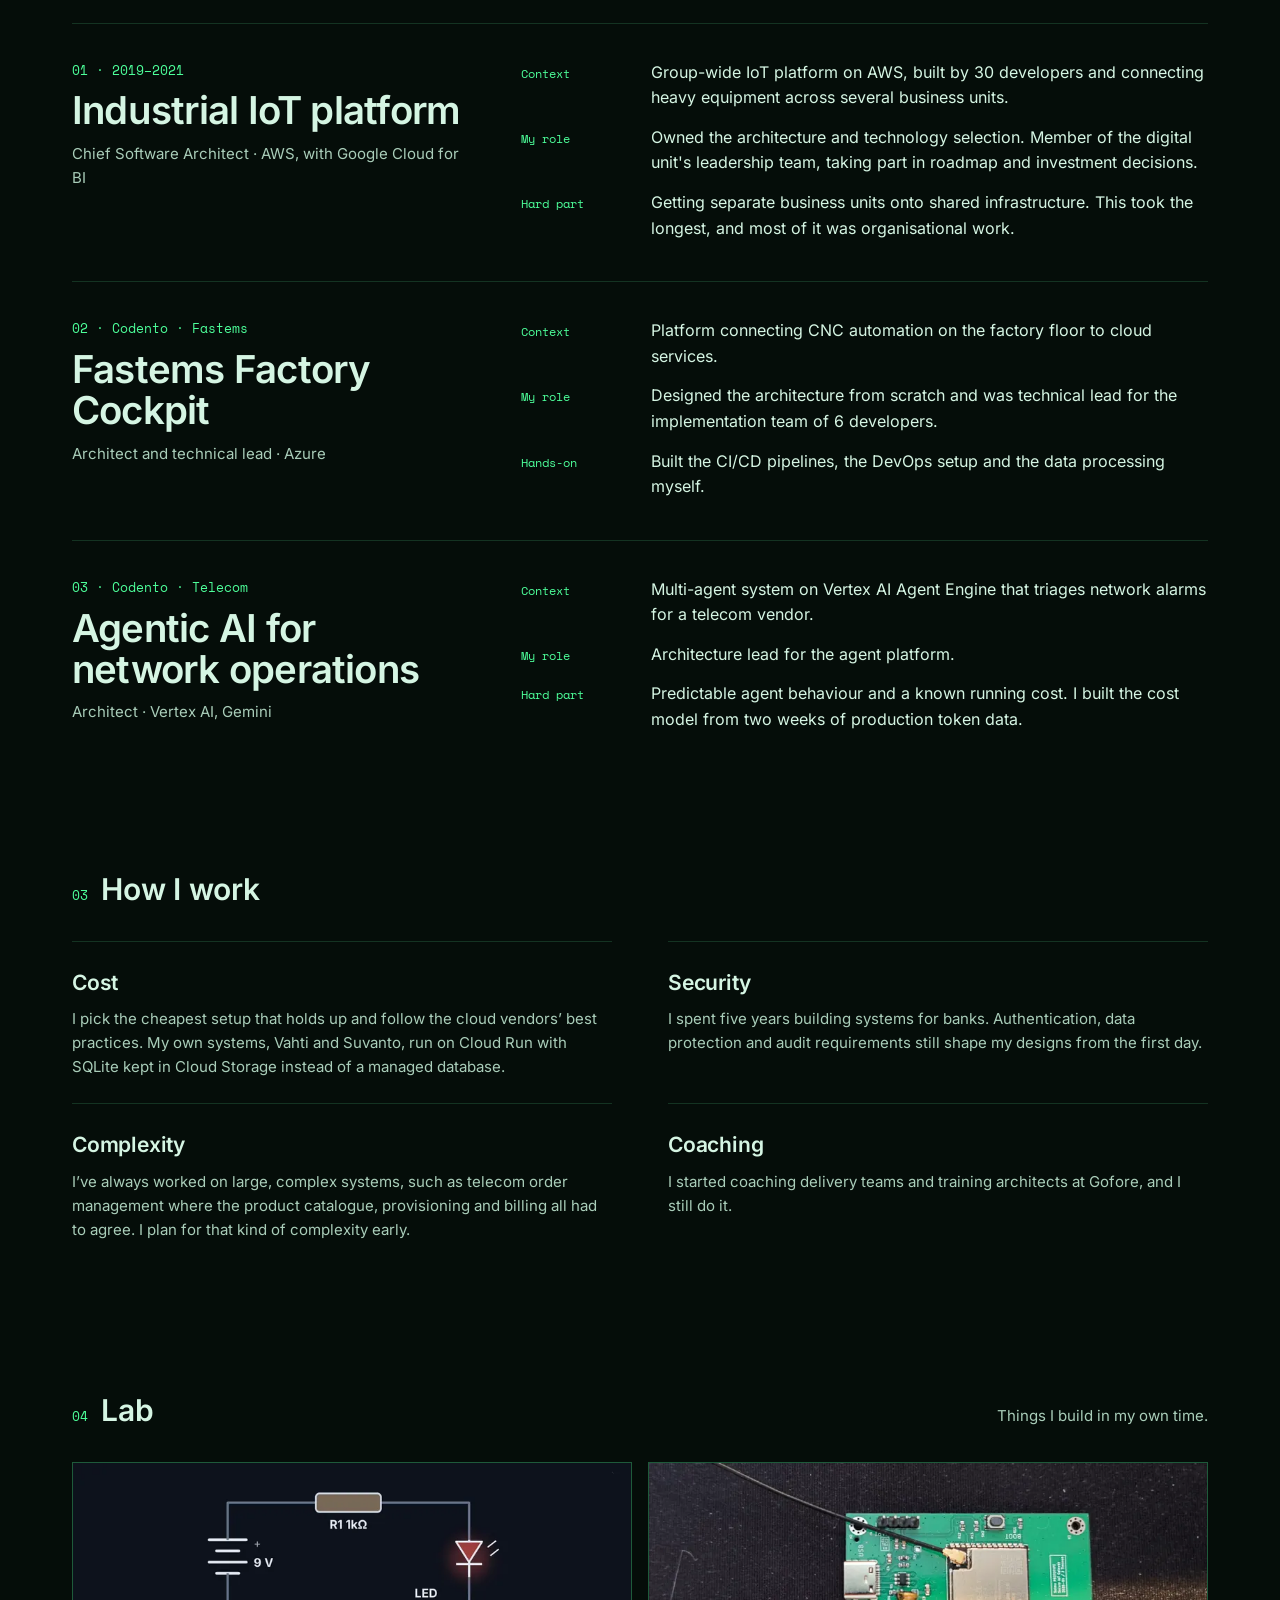
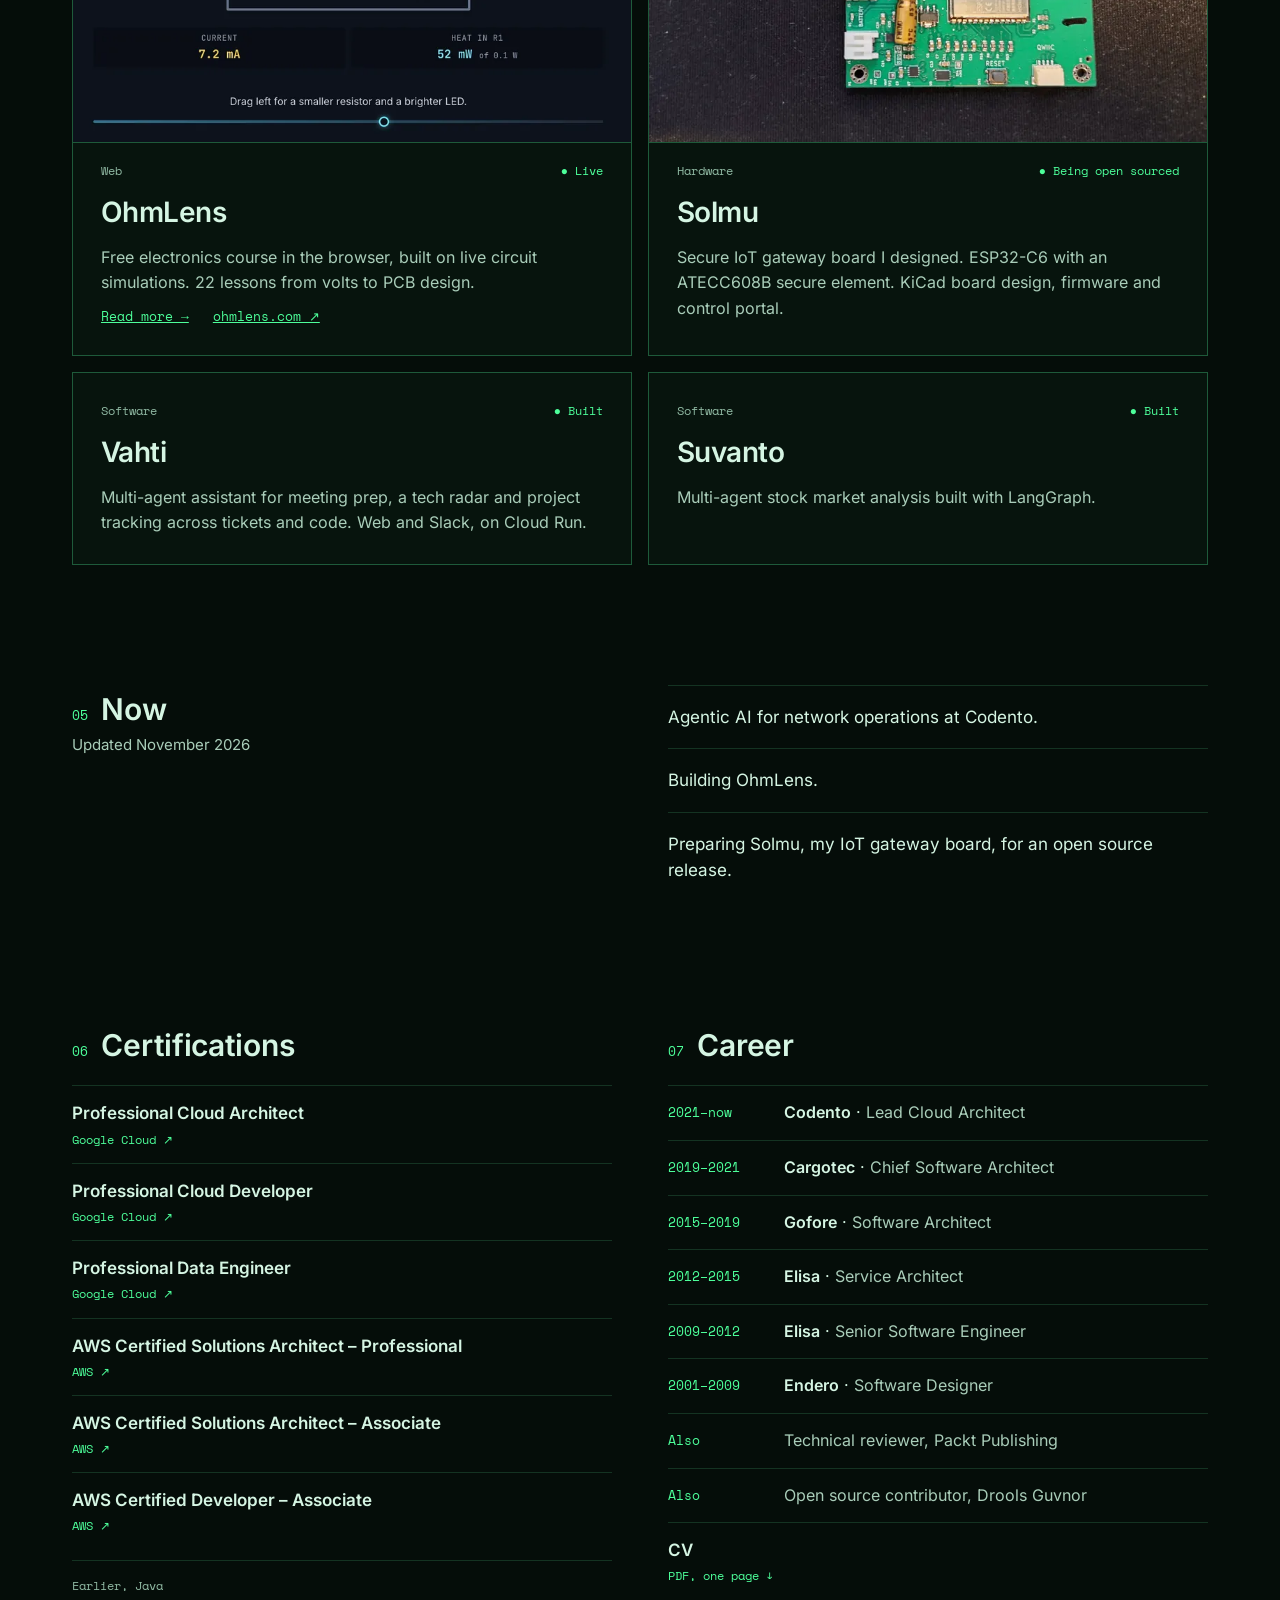
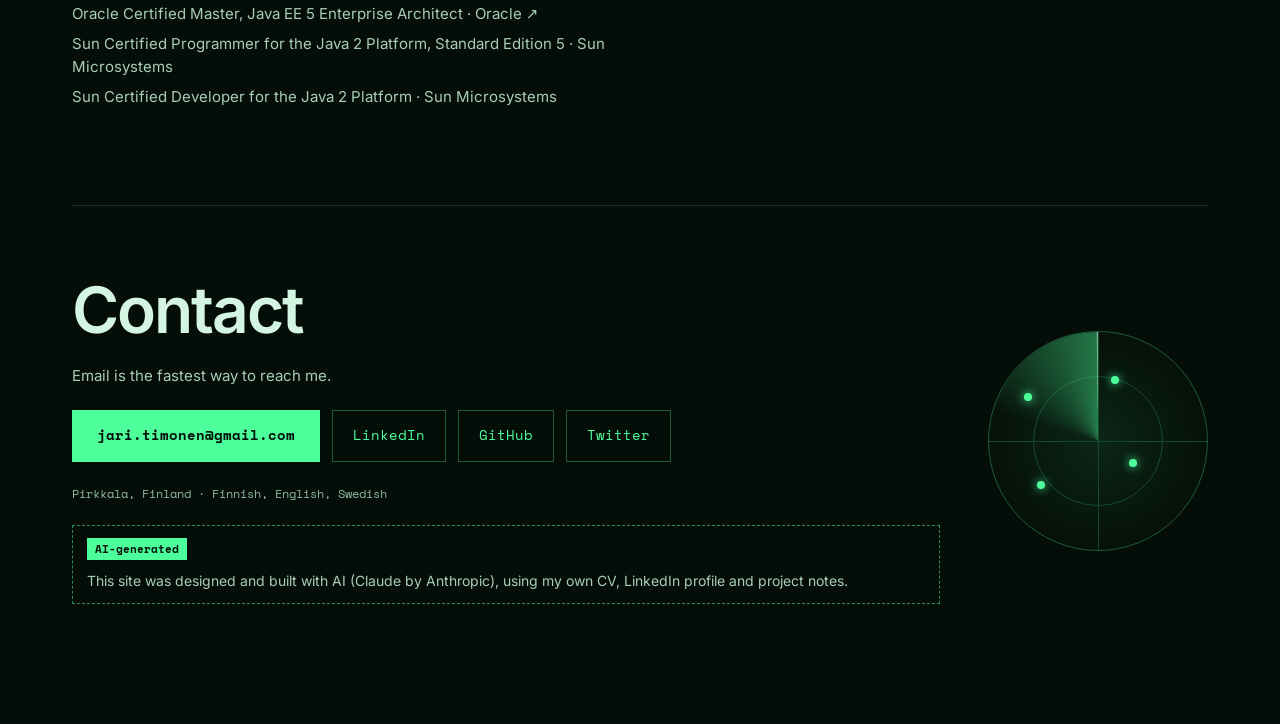
==== commit 8b244a61: "Add Drools Guvnor open source contribution - Career list: "Open source contributor, Drools Guvnor" -" ====
--- a/index.html
+++ b/index.html
@@ -324,6 +324,7 @@
 <div class="job"><span class="y">2009–2012</span><span class="r"><b>Elisa</b> · <span>Senior Software Engineer</span></span></div>
 <div class="job"><span class="y">2001–2009</span><span class="r"><b>Endero</b> · <span>Software Designer</span></span></div>
 <div class="job"><span class="y">Also</span><span class="r"><span>Technical reviewer, Packt Publishing</span></span></div>
+<div class="job"><span class="y">Also</span><span class="r"><span>Open source contributor, Drools Guvnor</span></span></div>
 <a class="cert" href="/jari-timonen-cv.pdf" type="application/pdf" rel="noopener" target="_blank"><b>CV</b><span>PDF, one page ↓</span></a>
 </div>
 </section>
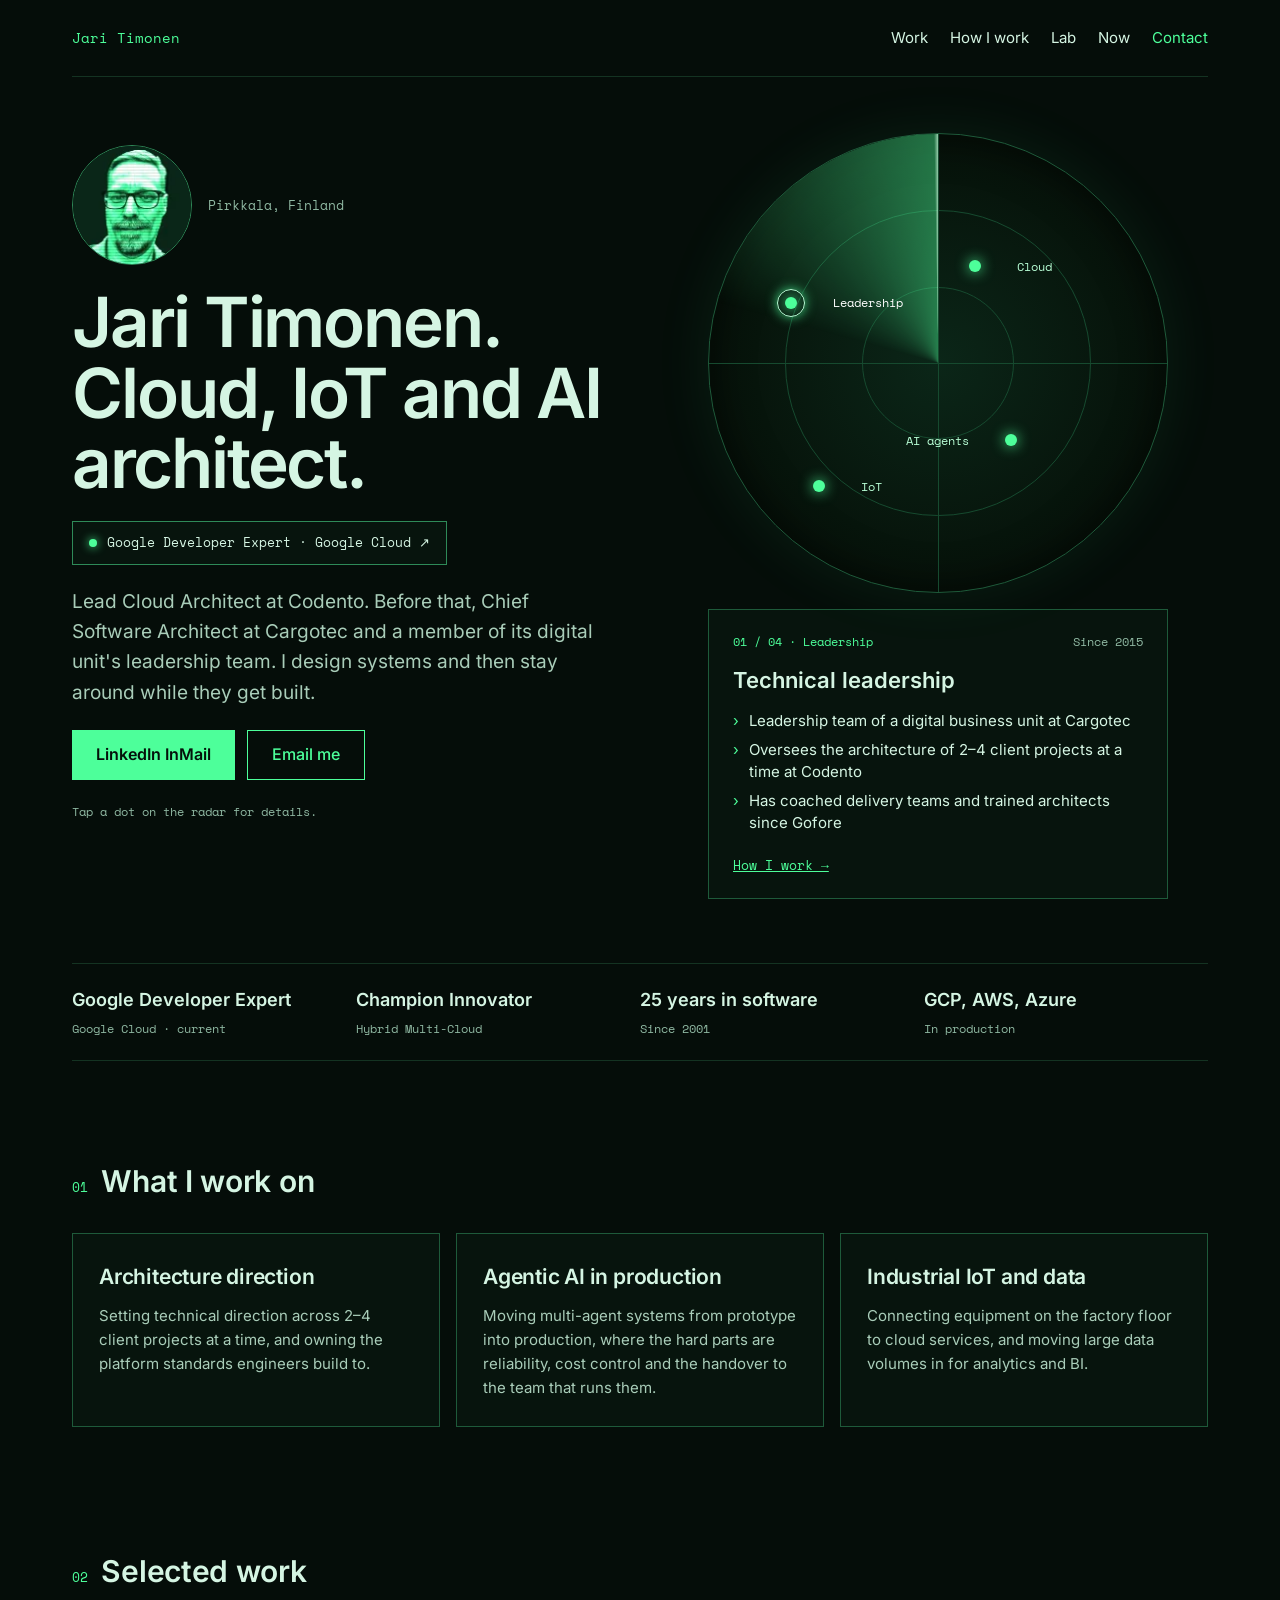
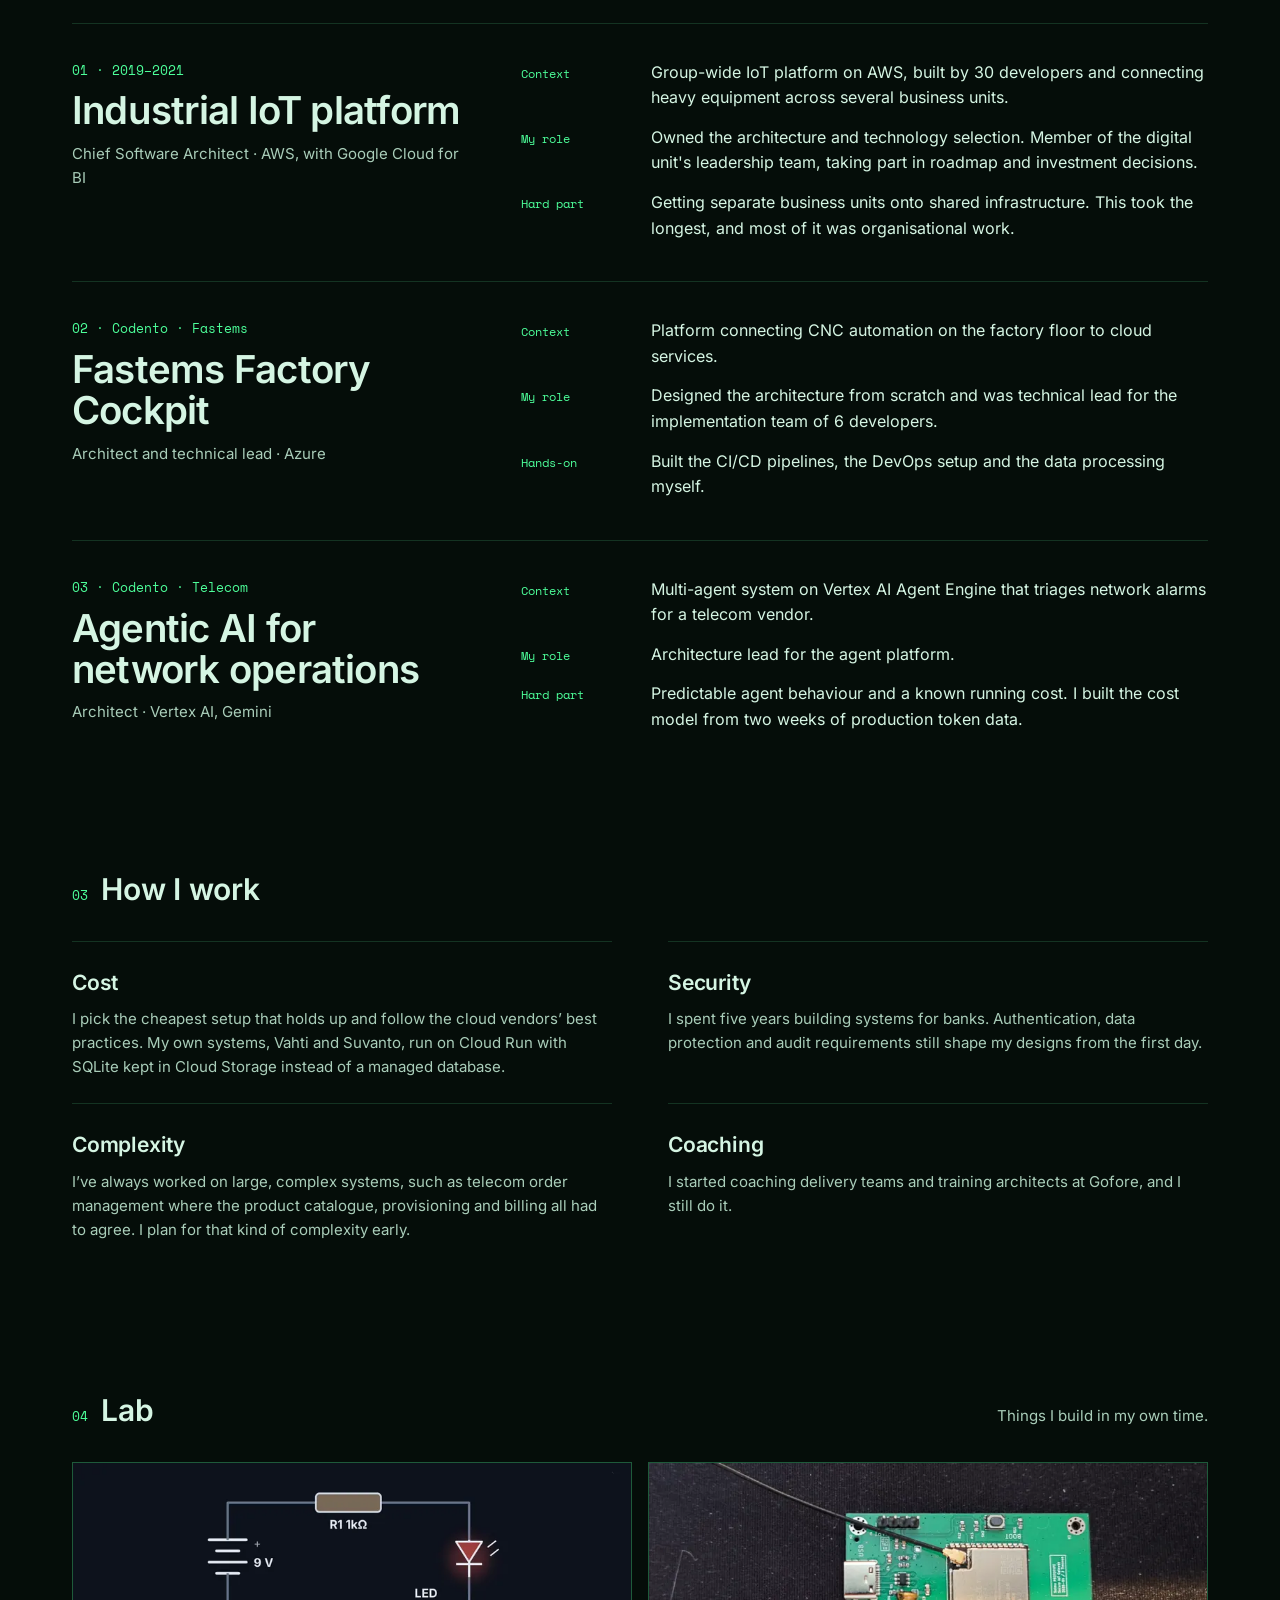
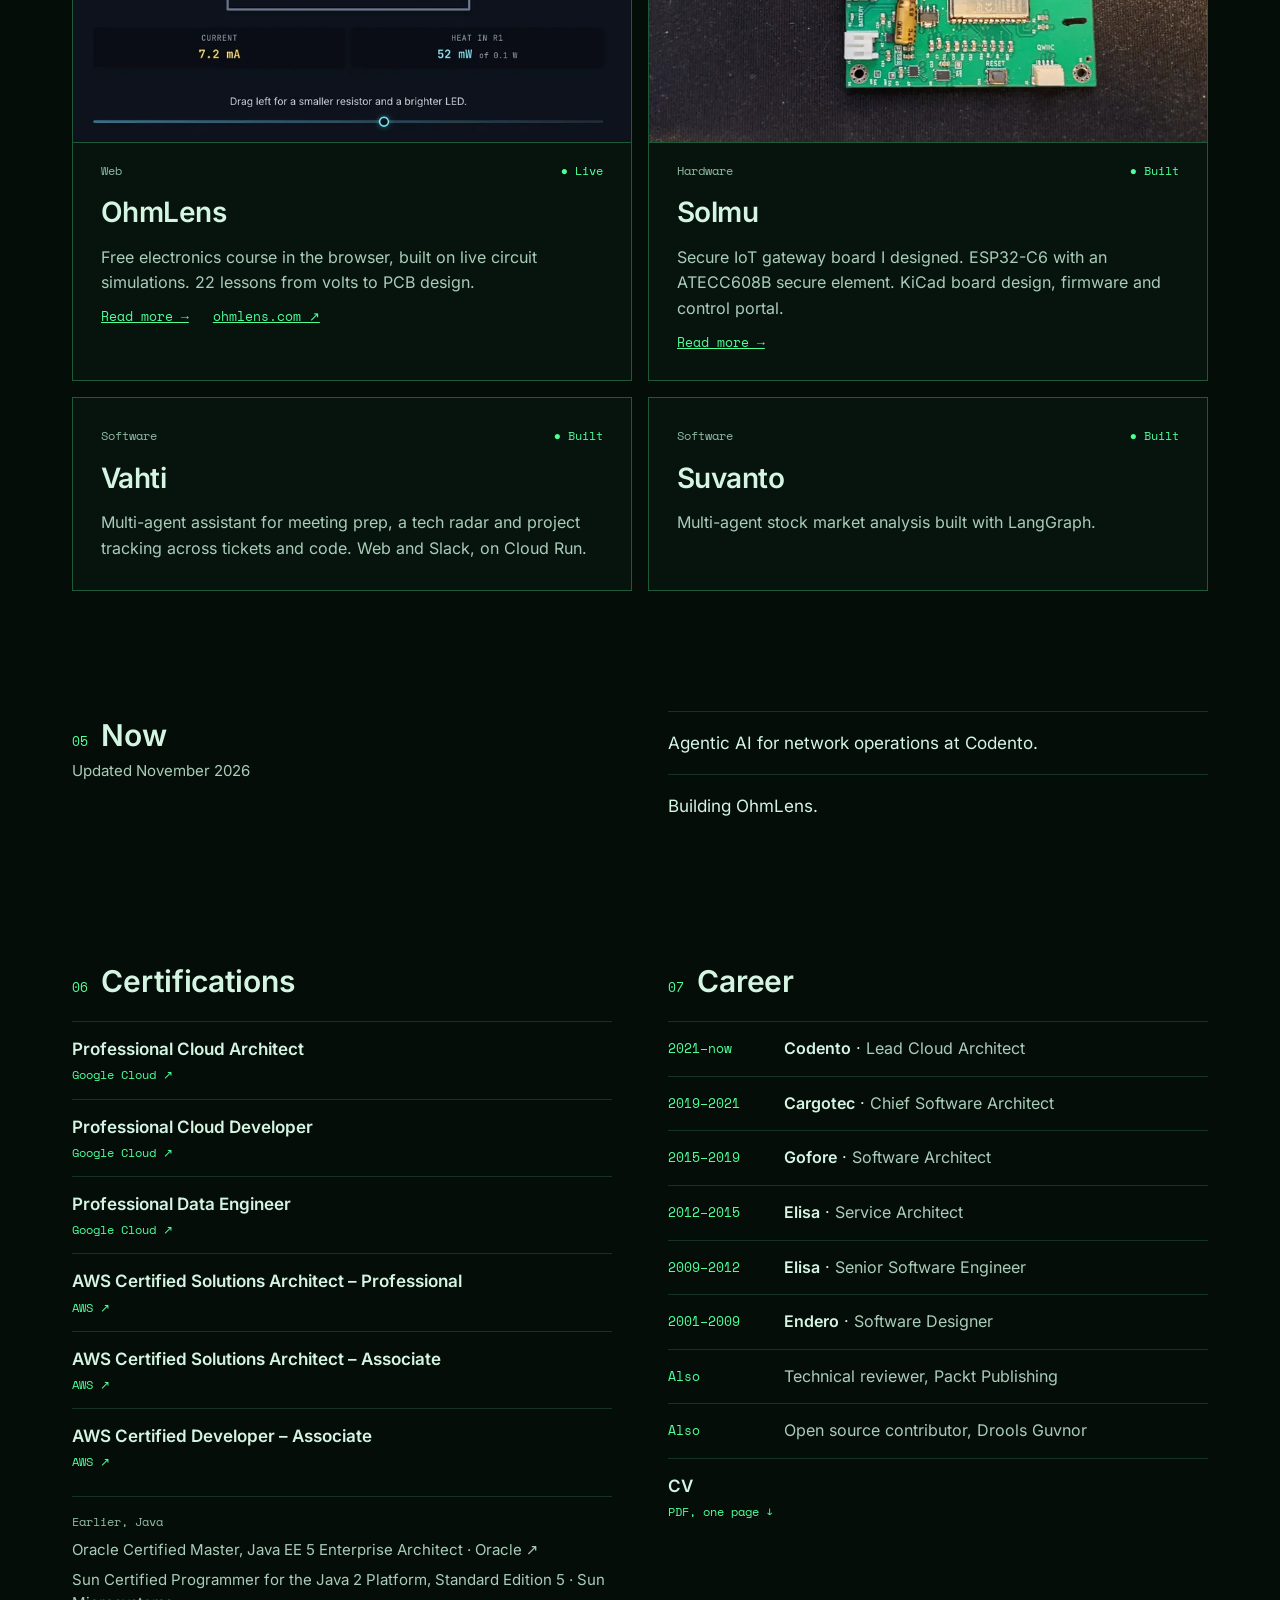
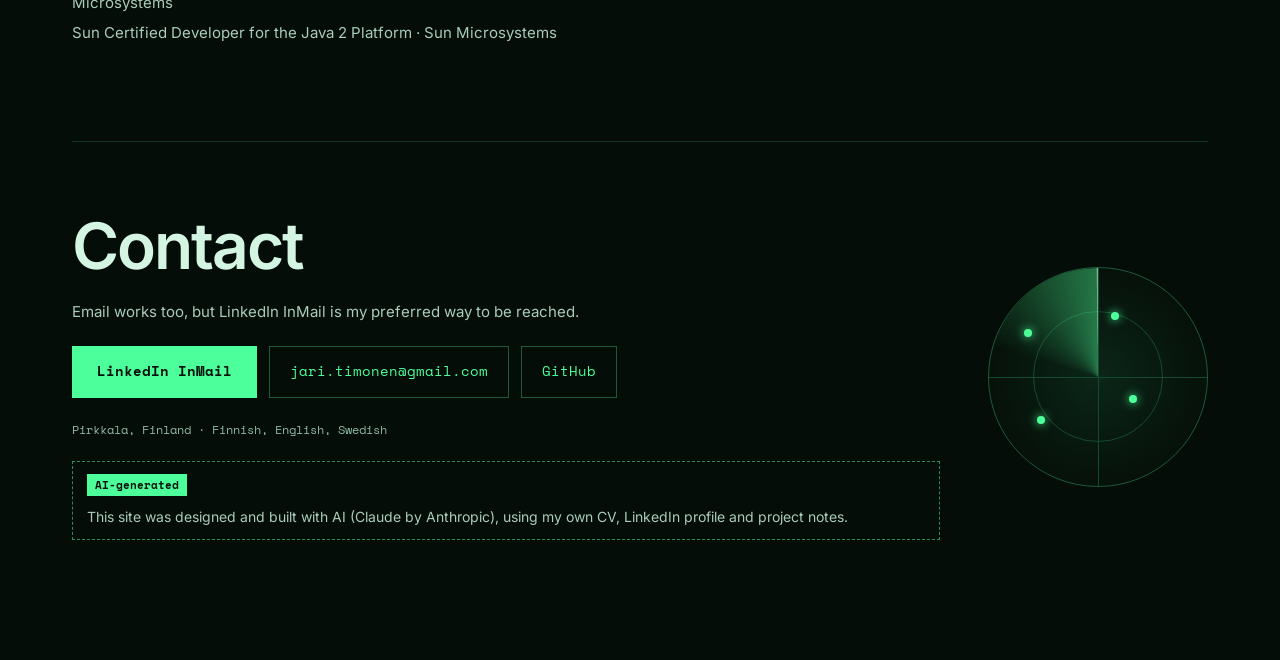
==== commit 013af094: "Add Solmu page, LinkedIn-first contact, deploy script - Add /lab/solmu/ summary page, share image, c" ====
--- a/index.html
+++ b/index.html
@@ -34,7 +34,6 @@
 <meta property="profile:first_name" content="Jari">
 <meta property="profile:last_name" content="Timonen">
 <meta name="twitter:card" content="summary_large_image">
-<meta name="twitter:creator" content="@jtimonen">
 <meta name="twitter:title" content="Jari Timonen · Cloud, IoT and AI Architect">
 <meta name="twitter:description" content="Lead Cloud Architect at Codento and Google Developer Expert for Google Cloud. Cloud architecture, industrial IoT and multi-agent AI.">
 <meta name="twitter:image" content="https://jaritimonen.com/og-image.png">
@@ -77,7 +76,7 @@
       "knowsLanguage": ["fi", "en", "sv"],
       "knowsAbout": ["Cloud architecture", "Google Cloud", "Amazon Web Services", "Microsoft Azure", "Industrial IoT", "Agentic AI", "Multi-agent systems", "Vertex AI", "LangGraph", "Software architecture", "Data engineering", "Technical leadership"],
       "award": ["Google Developer Expert, Google Cloud", "Google Cloud Champion Innovator, Hybrid Multi-Cloud"],
-      "sameAs": ["https://www.linkedin.com/in/jaritimonen", "https://github.com/zenix", "https://twitter.com/jtimonen", "https://g.dev/jtimonen"],
+      "sameAs": ["https://www.linkedin.com/in/jaritimonen", "https://github.com/zenix", "https://g.dev/jtimonen"],
       "hasCredential": [
         { "@type": "EducationalOccupationalCredential", "name": "Google Cloud Professional Cloud Architect", "credentialCategory": "certification", "recognizedBy": { "@type": "Organization", "name": "Google Cloud" }, "url": "https://www.credly.com/badges/48ced558-3942-405c-a8fb-daf3a043ef87/public_url" },
         { "@type": "EducationalOccupationalCredential", "name": "Google Cloud Professional Cloud Developer", "credentialCategory": "certification", "recognizedBy": { "@type": "Organization", "name": "Google Cloud" }, "url": "https://www.credly.com/badges/ee74650e-05d5-4f44-b733-c912e526d4e7/public_url" },
@@ -124,8 +123,8 @@
 <a class="badge" href="https://g.dev/jtimonen" rel="me noopener" target="_blank"><span class="dot" aria-hidden="true"></span><span>Google Developer Expert · Google&nbsp;Cloud&nbsp;<span aria-hidden="true">↗</span></span></a>
 <p class="lead">Lead Cloud Architect at Codento. Before that, Chief Software Architect at Cargotec and a member of its digital unit's leadership team. I design systems and then stay around while they get built.</p>
 <div class="ctas">
-<a class="btn btn-primary" href="mailto:jari.timonen@gmail.com">Email me</a>
-<a class="btn btn-ghost" href="https://www.linkedin.com/in/jaritimonen" rel="me noopener" target="_blank">LinkedIn</a>
+<a class="btn btn-primary" href="https://www.linkedin.com/in/jaritimonen" rel="me noopener" target="_blank">LinkedIn InMail</a>
+<a class="btn btn-ghost" href="mailto:jari.timonen@gmail.com">Email me</a>
 </div>
 <p class="hint">Tap a dot on the radar for details.</p>
 </div>
@@ -267,9 +266,10 @@
 </article>
 <article class="card lab">
 <img class="shot" src="/assets/img/solmu-pcb-800.webp" srcset="/assets/img/solmu-pcb-800.webp 800w, /assets/img/solmu-pcb-1200.webp 1200w" sizes="(min-width: 840px) 560px, calc(100vw - 40px)" width="800" height="400" alt="Solmu prototype board: a green PCB with an ESP32-C6 module, a flexible 2.4/5 GHz antenna on a cable, USB-C, a battery connector, a Qwiic port and reset and boot buttons" loading="lazy" decoding="async">
-<div class="tags"><span>Hardware</span><span>● Being open sourced</span></div>
+<div class="tags"><span>Hardware</span><span>● Built</span></div>
 <h3>Solmu</h3>
 <p>Secure IoT gateway board I designed. ESP32-C6 with an ATECC608B secure element. KiCad board design, firmware and control portal.</p>
+<div class="links"><a href="/lab/solmu/">Read more →</a></div>
 </article>
 <article class="card lab">
 <div class="tags"><span>Software</span><span>● Built</span></div>
@@ -294,7 +294,6 @@
 <ul>
 <li>Agentic AI for network operations at Codento.</li>
 <li>Building OhmLens.</li>
-<li>Preparing Solmu, my IoT gateway board, for an open source release.</li>
 </ul>
 </div>
 </section>
@@ -334,12 +333,11 @@
 <footer class="foot" id="contact">
 <div class="body">
 <h2>Contact</h2>
-<p class="sub">Email is the fastest way to reach me.</p>
+<p class="sub">Email works too, but LinkedIn InMail is my preferred way to be reached.</p>
 <div class="links">
-<a class="primary" href="mailto:jari.timonen@gmail.com">jari.timonen@gmail.com</a>
-<a href="https://www.linkedin.com/in/jaritimonen" rel="me noopener" target="_blank">LinkedIn</a>
+<a class="primary" href="https://www.linkedin.com/in/jaritimonen" rel="me noopener" target="_blank">LinkedIn InMail</a>
+<a href="mailto:jari.timonen@gmail.com">jari.timonen@gmail.com</a>
 <a href="https://github.com/zenix" rel="me noopener" target="_blank">GitHub</a>
-<a href="https://twitter.com/jtimonen" rel="me noopener" target="_blank">Twitter</a>
 </div>
 <p class="meta">Pirkkala, Finland · Finnish, English, Swedish</p>
 <p class="ai"><b>AI-generated</b>This site was designed and built with AI (Claude by Anthropic), using my own CV, LinkedIn profile and project notes.</p>
--- a/assets/site.css
+++ b/assets/site.css
@@ -64,7 +64,7 @@
 .blip.flip{flex-direction:row-reverse;transform:translate(calc(-100% + 16px),-16px)}
 .blip .pip{position:relative;width:12px;height:12px;flex:0 0 auto}
 .blip .pip::before{content:"";position:absolute;inset:0;border-radius:50%;background:var(--accent);box-shadow:0 0 14px var(--accent);animation:blip 4s linear infinite;animation-delay:var(--d,0s)}
-.blip .pip::after{content:"";position:absolute;left:-9px;top:-9px;width:28px;height:28px;border:1px solid #B8FFD6;border-radius:50%;box-shadow:0 0 12px rgba(77,255,154,.7);opacity:0;transition:opacity .2s}
+.blip .pip::after{content:"";position:absolute;inset:-8px;border:1px solid #B8FFD6;border-radius:50%;box-shadow:0 0 12px rgba(77,255,154,.7);opacity:0;transition:opacity .2s}
 .blip[aria-selected="true"] .pip::after{opacity:1}
 .blip .lab{font-family:var(--mono);font-size:12px}
 .blip[aria-selected="true"] .lab,.blip:hover .lab{color:#fff}
